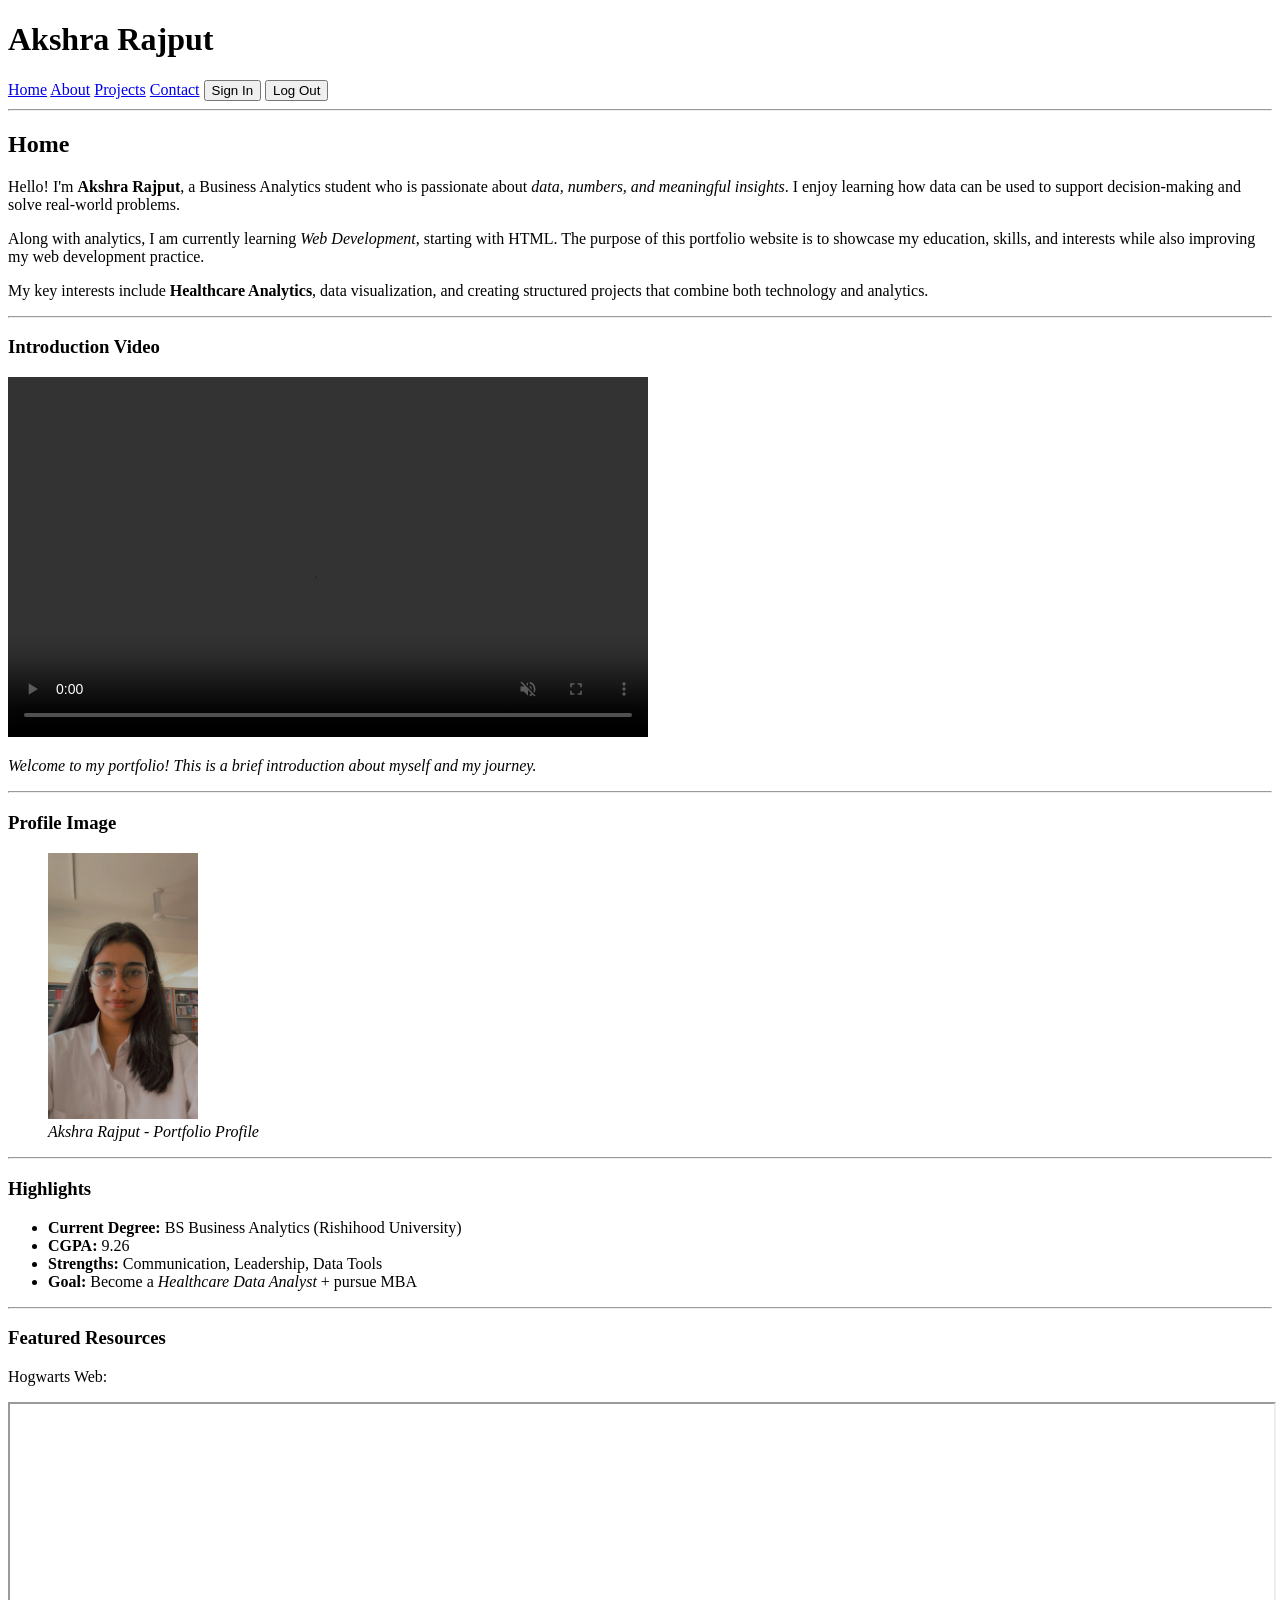
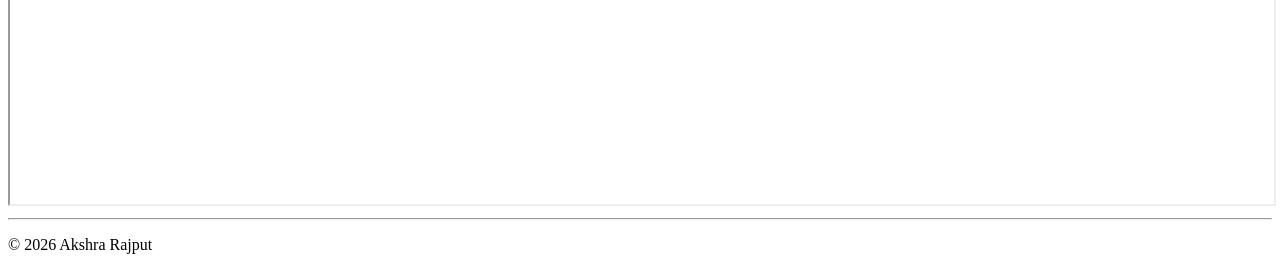
==== index.html @ cf758481 "first commit" ====
<!DOCTYPE html>
<html lang="en">
<head>
  <meta charset="UTF-8" />
  <meta name="viewport" content="width=device-width, initial-scale=1.0" />
  <title>Akshra Rajput | Home</title>
</head>

<body>

  <!-- Header -->
  <header>
    <h1>Akshra Rajput</h1>

    <!-- Navigation Bar -->
    <nav>
      <a href="./index.html" target="_blank">Home</a>
      <a href="./about.html" target="_blank">About</a>
      <a href="./projects.html" target="_blank">Projects</a>
      <a href="./contact.html" target="_blank">Contact</a>
      
      <!-- Question 3: Sign In and Log Out Buttons -->
      <button type="button">Sign In</button>
      <button type="button">Log Out</button>
    </nav>
  </header>

  <hr />

  <!-- Main -->
  <main>

    <!-- Home Section -->
    <section>
      <h2>Home</h2>

      <p>
        Hello! I'm <b>Akshra Rajput</b>, a Business Analytics student who is passionate about
        <i>data, numbers, and meaningful insights</i>. I enjoy learning how data can be used
        to support decision-making and solve real-world problems.
      </p>

      <p>
        Along with analytics, I am currently learning <i>Web Development</i>, starting with HTML.
        The purpose of this portfolio website is to showcase my education, skills, and interests
        while also improving my web development practice.
      </p>

      <p>
        My key interests include <b>Healthcare Analytics</b>, data visualization, and creating
        structured projects that combine both technology and analytics.
      </p>

    </section>

    <hr />

    <!-- Question 1: Introduction Video -->
    <section>
      <h3>Introduction Video</h3>
      <video width="640" height="360" controls autoplay muted>
        <source src="./Movie on 13-11-25 at 23.26.mp4" type="video/mp4">
        <source src="./Movie on 13-11-25 at 23.26.mp4" type="video/webm">
        Your browser does not support the video tag.
      </video>
      <p><i>Welcome to my portfolio! This is a brief introduction about myself and my journey.</i></p>
    </section>

    <hr />

    <section>
      <h3>Profile Image</h3>

      <figure>
        <img src="./IMG_7776 copy.JPG" alt="Profile picture of Akshra Rajput" width="150" />
        <figcaption><i>Akshra Rajput - Portfolio Profile</i></figcaption>
      </figure>

    </section>

    <hr />

    <section>
      <h3>Highlights</h3>
      <ul>
        <li><b>Current Degree:</b> BS Business Analytics (Rishihood University)</li>
        <li><b>CGPA:</b> 9.26</li>
        <li><b>Strengths:</b> Communication, Leadership, Data Tools</li>
        <li><b>Goal:</b> Become a <i>Healthcare Data Analyst</i> + pursue MBA</li>
      </ul>
    </section>

    <hr />

    <!-- Question 2: Advertisement/External Link Using iframe -->
    <section>
      <h3>Featured Resources</h3>
      <p>Hogwarts Web:</p>
      <iframe 
        src="https://www.hogwartsishere.com/news/" 
        width="100%" 
        height="400" 
        title="W3Schools HTML Tutorial">
      </iframe>
    </section>

  </main>

  <hr />

  <!-- Footer -->
  <footer>
    <p>© 2026 Akshra Rajput</p>
  </footer>

</body>
</html>
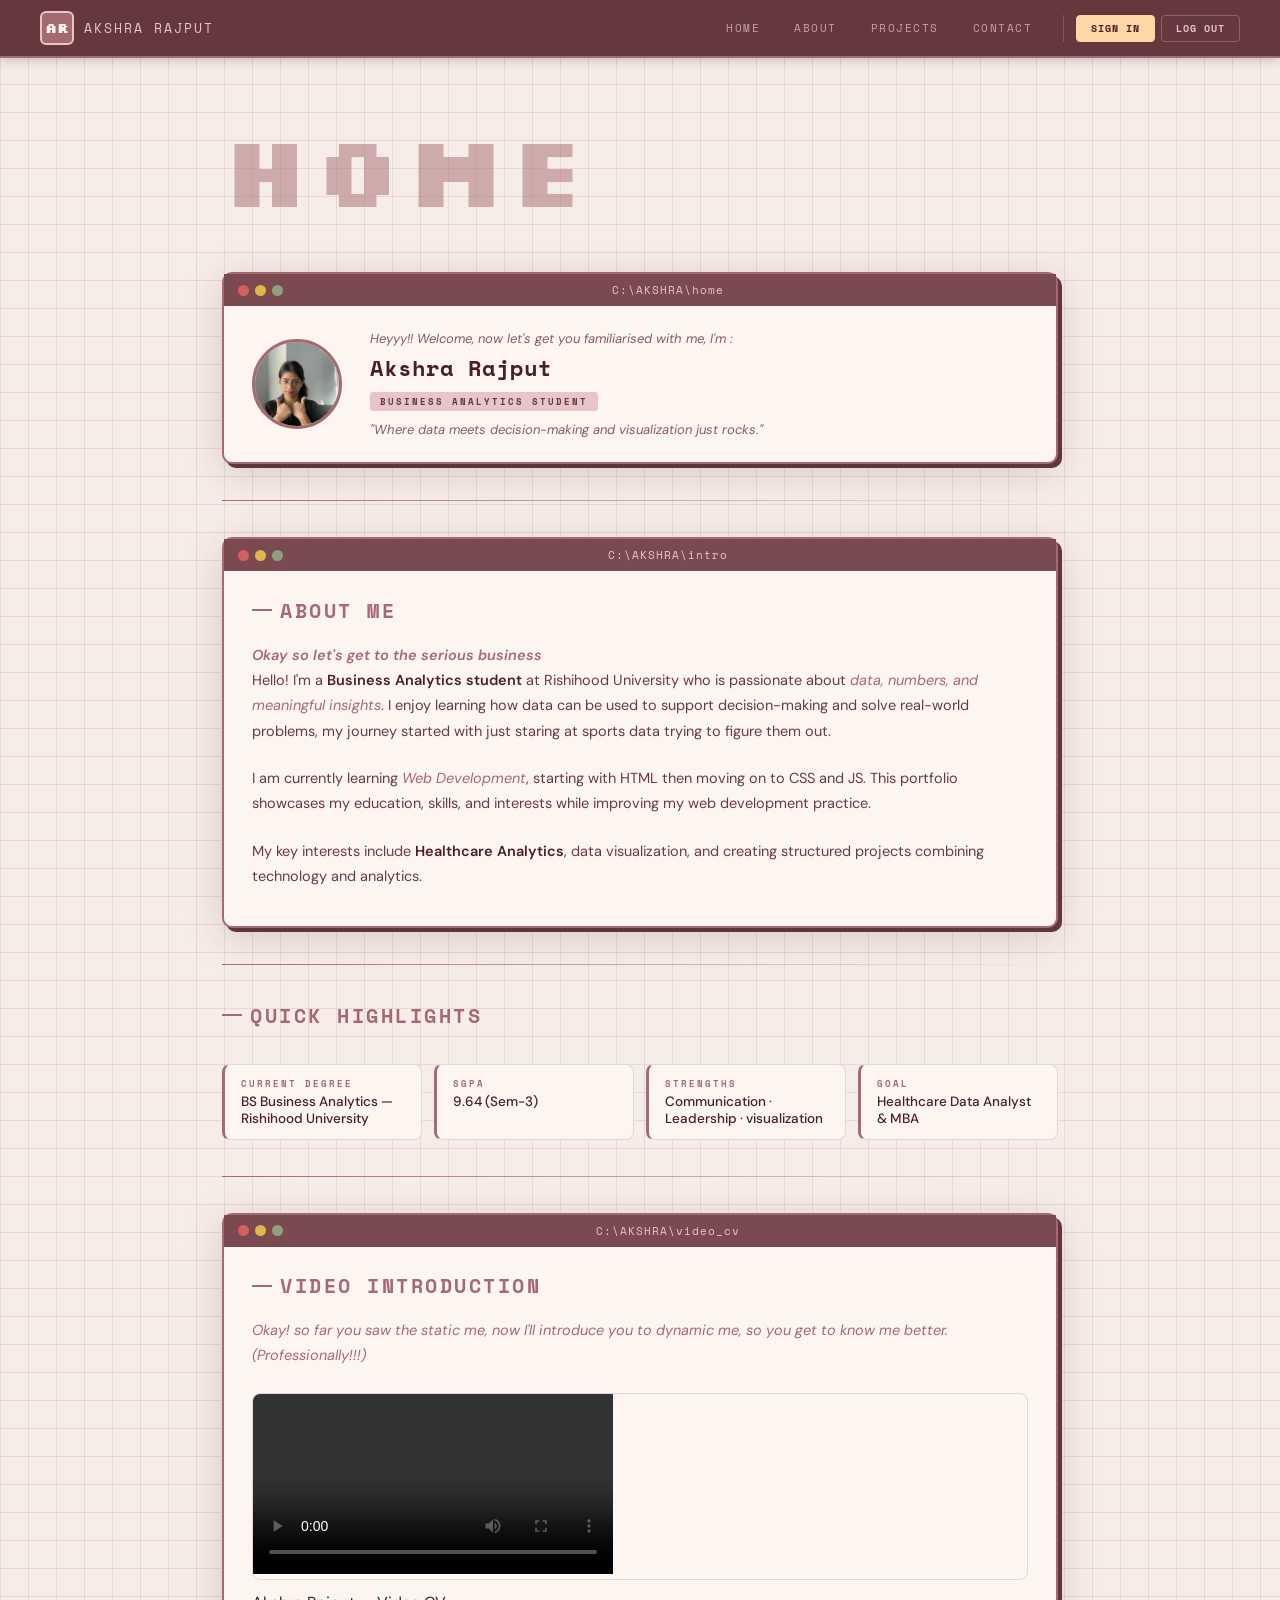
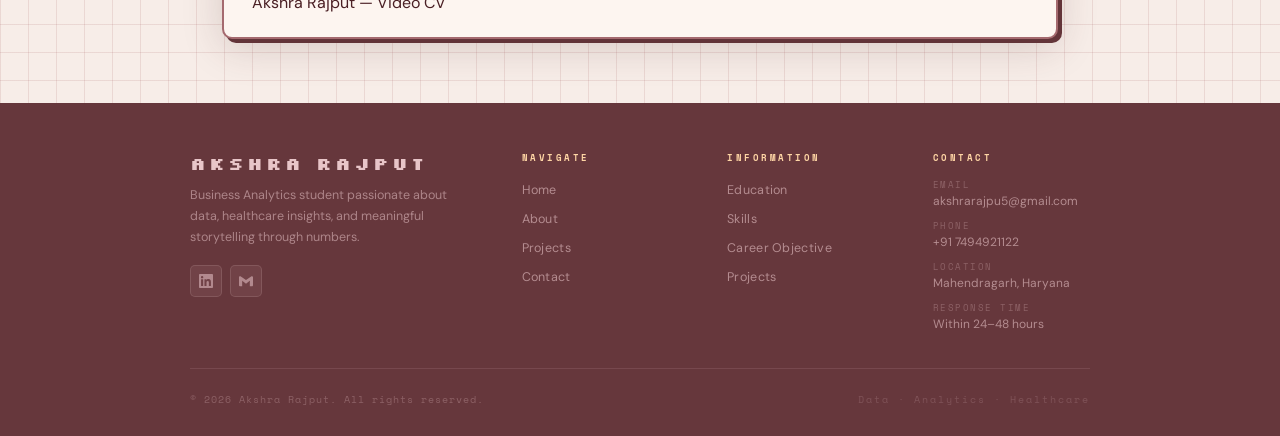
==== commit 3cb7cb09: "first commit" ====
--- a/index.html
+++ b/index.html
@@ -4,114 +4,215 @@
   <meta charset="UTF-8" />
   <meta name="viewport" content="width=device-width, initial-scale=1.0" />
   <title>Akshra Rajput | Home</title>
+  <link rel="stylesheet" href="./style.css" />
 </head>
-
 <body>
 
-  <!-- Header -->
+
+<!-- HEADER  -->
+
+
   <header>
-    <h1>Akshra Rajput</h1>
-
-    <!-- Navigation Bar -->
+    <div class="header-logo">
+      <div class="logo-box">AR</div>
+      <h1>Akshra Rajput</h1>
+    </div>
     <nav>
-      <a href="./index.html" target="_blank">Home</a>
-      <a href="./about.html" target="_blank">About</a>
-      <a href="./projects.html" target="_blank">Projects</a>
-      <a href="./contact.html" target="_blank">Contact</a>
-      
-      <!-- Question 3: Sign In and Log Out Buttons -->
-      <button type="button">Sign In</button>
-      <button type="button">Log Out</button>
+      <a href="./index.html" >Home</a>
+      <a href="./about.html">About</a>
+      <a href="./projects.html">Projects</a>
+      <a href="./contact.html">Contact</a>
+      <div class="nav-buttons">
+        <button type="button">Sign In</button>
+        <button type="button">Log Out</button>
+      </div>
     </nav>
   </header>
 
-  <hr />
-
-  <!-- Main -->
+
+<!-- MAIN  -->
+
+
   <main>
 
-    <!-- Home Section -->
-    <section>
-      <h2>Home</h2>
-
-      <p>
-        Hello! I'm <b>Akshra Rajput</b>, a Business Analytics student who is passionate about
-        <i>data, numbers, and meaningful insights</i>. I enjoy learning how data can be used
-        to support decision-making and solve real-world problems.
-      </p>
-
-      <p>
-        Along with analytics, I am currently learning <i>Web Development</i>, starting with HTML.
-        The purpose of this portfolio website is to showcase my education, skills, and interests
-        while also improving my web development practice.
-      </p>
-
-      <p>
-        My key interests include <b>Healthcare Analytics</b>, data visualization, and creating
-        structured projects that combine both technology and analytics.
-      </p>
-
-    </section>
-
-    <hr />
-
-    <!-- Question 1: Introduction Video -->
-    <section>
-      <h3>Introduction Video</h3>
-      <video width="640" height="360" controls autoplay muted>
-        <source src="./Movie on 13-11-25 at 23.26.mp4" type="video/mp4">
-        <source src="./Movie on 13-11-25 at 23.26.mp4" type="video/webm">
-        Your browser does not support the video tag.
-      </video>
-      <p><i>Welcome to my portfolio! This is a brief introduction about myself and my journey.</i></p>
-    </section>
-
-    <hr />
-
-    <section>
-      <h3>Profile Image</h3>
-
-      <figure>
-        <img src="./IMG_7776 copy.JPG" alt="Profile picture of Akshra Rajput" width="150" />
-        <figcaption><i>Akshra Rajput - Portfolio Profile</i></figcaption>
-      </figure>
-
-    </section>
-
-    <hr />
-
-    <section>
-      <h3>Highlights</h3>
-      <ul>
-        <li><b>Current Degree:</b> BS Business Analytics (Rishihood University)</li>
-        <li><b>CGPA:</b> 9.26</li>
-        <li><b>Strengths:</b> Communication, Leadership, Data Tools</li>
-        <li><b>Goal:</b> Become a <i>Healthcare Data Analyst</i> + pursue MBA</li>
-      </ul>
-    </section>
-
-    <hr />
-
-    <!-- Question 2: Advertisement/External Link Using iframe -->
-    <section>
-      <h3>Featured Resources</h3>
-      <p>Hogwarts Web:</p>
-      <iframe 
-        src="https://www.hogwartsishere.com/news/" 
-        width="100%" 
-        height="400" 
-        title="W3Schools HTML Tutorial">
-      </iframe>
-    </section>
+    <div class="page_title_box">
+      <h2>HOME</h2>
+    </div>
+
+    <!-- First Box -->
+    <div class="first_box">
+      <div class="first_box_child">
+        <div class="first_box_dots">
+          <span class="dot-red"></span>
+          <span class="dot-yellow"></span>
+          <span class="dot-green"></span>
+        </div>
+        <div class="first_box_title">C:\AKSHRA\home</div>
+      </div>
+      <div class="first_box_body">
+        <div class="intro-card">
+          <div class="intro-avatar">
+            <img src="./image.jpeg" alt="Akshra Rajput" />
+          </div>
+          <div class="intro-text">
+            <div class="greeting">Heyyy!! Welcome, now let's get you familiarised with me, I'm : </div>
+            <div class="name">Akshra Rajput</div>
+            <div class="role-tag">Business Analytics Student</div>
+            <div class="intro-quote">"Where data meets decision-making and visualization just rocks."</div>
+          </div>
+        </div>
+      </div>
+    </div>
+
+    <hr class="divider" />
+
+    <!-- About Me -->
+    <div class="first_box">
+      <div class="first_box_child">
+        <div class="first_box_dots">
+          <span class="dot-red"></span>
+          <span class="dot-yellow"></span>
+          <span class="dot-green"></span>
+        </div>
+        <div class="first_box_title">C:\AKSHRA\intro</div>
+      </div>
+      <div class="first_box_body">
+        <div class="label">About Me</div>
+        <div class="about-text">
+            <p>
+              <b><i>Okay so let's get to the serious business</i></b>
+              <br>
+              Hello! I'm a <b>Business Analytics student</b> at Rishihood University who is passionate about
+              <i>data, numbers, and meaningful insights</i>. I enjoy learning how data can be used
+              to support decision-making and solve real-world problems, my journey started with just staring at 
+              sports data trying to figure them out.
+            </p>
+            <p>
+              I am currently learning <i>Web Development</i>, starting with HTML then moving on to CSS and JS. This portfolio
+              showcases my education, skills, and interests while improving my web development practice.
+            </p>
+            <p>
+              My key interests include <b>Healthcare Analytics</b>, data visualization, and creating
+              structured projects combining technology and analytics.
+            </p>
+          </div>
+      </div>
+    </div>
+
+    <hr class="divider" />
+
+    <!-- Highlights -->
+     <div class="highlights-section">
+        <div class="label">Quick Highlights</div>
+        <div class="highlights-grid">
+          <div class="highlight-title">
+            <div class="title-label">Current Degree</div>
+            <div class="title-value">BS Business Analytics — Rishihood University</div>
+          </div>
+          <div class="highlight-title">
+            <div class="title-label">SGPA</div>
+            <div class="title-value">9.64 (Sem-3)</div>
+          </div>
+          <div class="highlight-title">
+            <div class="title-label">Strengths</div>
+            <div class="title-value">Communication · Leadership · visualization</div>
+          </div>
+          <div class="highlight-title">
+            <div class="title-label">Goal</div>
+            <div class="title-value">Healthcare Data Analyst & MBA</div>
+          </div>
+        </div>
+      </div>
+    </div>
+
+    <hr class="divider" />
+
+    <!-- Video Section -->
+    <div class="first_box">
+      <div class="first_box_child">
+        <div class="first_box_dots">
+          <span class="dot-red"></span>
+          <span class="dot-yellow"></span>
+          <span class="dot-green"></span>
+        </div>
+        <div class="first_box_title">C:\AKSHRA\video_cv</div>
+      </div>
+
+
+      <div class="first_box_body">
+        <div class="label">Video Introduction</div>
+
+          <div class="video-content">
+              <p><i>Okay! so far you saw the static me, now I'll introduce you
+                to dynamic me, so you get to know me better. (Professionally!!!) </i></p>
+
+              <div class="video-frame">
+                <video controls>
+                  <source src="./video.mov" type="video/mp4" />
+                </video>
+              </div>
+
+              <div class="video-caption">
+                Akshra Rajput — Video CV
+              </div>
+          </div>
+      </div>
+    </div>
 
   </main>
 
-  <hr />
-
-  <!-- Footer -->
+
+<!-- FOOTER.  -->
+
   <footer>
-    <p>© 2026 Akshra Rajput</p>
+    <div class="footer-inner">
+      <div class="footer-grid">
+        <div class="footer-box1">
+          <div class="box1_child">Akshra Rajput</div>
+          <p class="box1_kid">Business Analytics student passionate about data, healthcare insights, and meaningful storytelling through numbers.</p>
+          <div class="socials">
+            <a href="https://www.linkedin.com/in/akshra-rajput2503-rishihood/" aria-label="LinkedIn" title="LinkedIn">
+              <svg width="14" height="14" fill="currentColor" viewBox="0 0 24 24"><path d="M20.447 20.452h-3.554v-5.569c0-1.328-.027-3.037-1.852-3.037-1.853 0-2.136 1.445-2.136 2.939v5.667H9.351V9h3.414v1.561h.046c.477-.9 1.637-1.85 3.37-1.85 3.601 0 4.267 2.37 4.267 5.455v6.286zM5.337 7.433a2.062 2.062 0 0 1-2.063-2.065 2.064 2.064 0 1 1 2.063 2.065zm1.782 13.019H3.555V9h3.564v11.452zM22.225 0H1.771C.792 0 0 .774 0 1.729v20.542C0 23.227.792 24 1.771 24h20.451C23.2 24 24 23.227 24 22.271V1.729C24 .774 23.2 0 22.222 0h.003z"/></svg>
+            </a>
+            <a href="mailto:akshrarajpu5@gmail.com" aria-label="Email" title="Email">
+              <svg width="14" height="14" fill="currentColor" viewBox="0 0 24 24"><path d="M24 5.457v13.909c0 .904-.732 1.636-1.636 1.636h-3.819V11.73L12 16.64l-6.545-4.91v9.273H1.636A1.636 1.636 0 0 1 0 19.366V5.457c0-.9.732-1.636 1.636-1.636h.909L12 10.09l9.455-6.269h.909A1.636 1.636 0 0 1 24 5.457z"/></svg>
+            </a>
+          </div>
+        </div>
+        <div class="footer-col">
+          <h4>Navigate</h4>
+          <ul class="footer-nav">
+            <li><a href="./index.html">Home</a></li>
+            <li><a href="./about.html">About</a></li>
+            <li><a href="./projects.html">Projects</a></li>
+            <li><a href="./contact.html">Contact</a></li>
+          </ul>
+        </div>
+        <div class="footer-col">
+          <h4>Information</h4>
+          <ul class="footer-nav">
+            <li><a href="./about.html#education">Education</a></li>
+            <li><a href="./about.html#skills">Skills</a></li>
+            <li><a href="./about.html#career">Career Objective</a></li>
+            <li><a href="./projects.html">Projects</a></li>
+          </ul>
+        </div>
+        <div class="footer-col">
+          <h4>Contact</h4>
+          <ul class="footer-contacts">
+            <li><span class="fc-label">Email</span><span class="fc-val"><a href="mailto:akshrarajpu5@gmail.com">akshrarajpu5@gmail.com</a></span></li>
+            <li><span class="fc-label">Phone</span><span class="fc-val"><a href="tel:+917494921122">+91 7494921122</a></span></li>
+            <li><span class="fc-label">Location</span><span class="fc-val">Mahendragarh, Haryana</span></li>
+            <li><span class="fc-label">Response Time</span><span class="fc-val">Within 24–48 hours</span></li>
+          </ul>
+        </div>
+      </div>
+      <div class="footer-bottom">
+        <p>© 2026 Akshra Rajput. All rights reserved.</p>
+        <span class="footer-tagline">Data · Analytics · Healthcare</span>
+      </div>
+    </div>
   </footer>
 
 </body>
-</html>+</html>
--- a/style.css
+++ b/style.css
@@ -0,0 +1,924 @@
+@import url('https://fonts.googleapis.com/css2?family=Space+Mono:ital,wght@0,400;0,700;1,400&family=Silkscreen:wght@400;700&family=DM+Sans:wght@300;400;500;600&display=swap');
+
+/* ── Reset ── */
+* {
+  box-sizing: border-box;
+  margin: 0;
+  padding: 0;
+}
+
+/* ── Body ── */
+
+body {
+  background-color: #f7ede8;
+
+  background-image:
+    linear-gradient(to right, rgba(166, 90, 96, 0.15) 1px, transparent 1px),
+    linear-gradient(to bottom, rgba(166, 90, 96, 0.15) 1px, transparent 1px);
+
+  background-size: 28px 28px;
+}
+
+body {
+  font-family: 'DM Sans', sans-serif;
+  background-color: #f7ede8;
+  color: #4A1F24;
+  min-height: 100vh;
+}
+
+/* ── Header ── */
+header {
+  position: sticky;
+  top: 0;
+  background: #66373C;
+  padding: 0 40px;
+  display: flex;
+  align-items: center;
+  justify-content: space-between;
+  height: 56px;
+  box-shadow: 0 2px 0 #A56A6F, 0 3px 12px rgba(0,0,0,0.25);
+}
+
+/* ── Logo ── */
+.header-logo {
+  display: flex;
+  align-items: center;
+  gap: 10px;
+}
+
+.logo-box {
+  width: 34px;
+  height: 34px;
+  background: #A56A6F;
+  border: 2px solid #e8c5c8;
+  border-radius: 6px;
+  display: flex;
+  align-items: center;
+  justify-content: center;
+  font-family: 'Silkscreen', monospace;
+  font-size: 14px;
+  font-weight: 700;
+  color: #fdf5f0;
+}
+
+.header-logo h1 {
+  font-family: 'Space Mono', monospace;
+  font-size: 13px;
+  font-weight: 400;
+  color: #e8c5c8;
+  letter-spacing: 2px;
+  text-transform: uppercase;
+}
+
+/* ── Navigation ── */
+nav {
+  display: flex;
+  align-items: center;
+  gap: 4px;
+}
+
+nav a {
+  font-family: 'Space Mono', monospace;
+  font-size: 11px;
+  color: rgba(232, 197, 200, 0.75);
+  letter-spacing: 1.5px;
+  text-transform: uppercase;
+  padding: 6px 14px;
+  border-radius: 4px;
+  text-decoration: none;
+  transition: color 0.15s, background 0.15s, border-color 0.15s;
+  border: 1px solid transparent;
+}
+
+nav a:hover {
+  color: #fdf5f0;
+  background: rgba(255,255,255,0.08);
+  border-color: rgba(232, 197, 200, 0.25);
+  padding: 20px;
+}
+
+nav a.active {
+  color: #fdf5f0;
+  background: #A56A6F;
+  border-color: #c08a8f;
+}
+
+.nav-buttons {
+  display: flex;
+  gap: 6px;
+  margin-left: 12px;
+  padding-left: 12px;
+  border-left: 1px solid rgba(232, 197, 200, 0.2);
+}
+
+nav button {
+  font-family: 'Space Mono', monospace;
+  font-size: 10px;
+  font-weight: 700;
+  letter-spacing: 1px;
+  text-transform: uppercase;
+  padding: 5px 14px;
+  border-radius: 4px;
+  cursor: pointer;
+  transition: background 0.15s, border-color 0.15s;
+}
+
+nav button:first-of-type {
+  background: #FFD6A5;
+  color: #4A1F24;
+  border: 1px solid #FFD6A5;
+}
+
+nav button:first-of-type:hover {
+  background: #e0b070;
+  border-color: #e0b070;
+}
+
+nav button:last-of-type {
+  background: transparent;
+  color: #e8c5c8;
+  border: 1px solid rgba(232, 197, 200, 0.3);
+}
+
+nav button:last-of-type:hover {
+  background: rgba(232, 197, 200, 0.1);
+}
+
+/* ── Main ── */
+main {
+  max-width: 900px;
+  margin: 0 auto;
+  padding: 48px 32px 64px;
+}
+
+/* ── Page Title ── */
+.page_title_box {
+  margin-bottom: 40px;
+}
+
+.page_title_box h2 {
+  font-family: 'Silkscreen', monospace;
+  font-size: 100px;
+  font-weight: 700;
+  color: #A56A6F;
+  letter-spacing: 4px;
+  text-transform: uppercase;
+  opacity: 0.5;
+}
+
+/* ── Divider ── */
+.divider {
+  width: 100%;
+  height: 1px;
+  background: linear-gradient(90deg, #A56A6F, transparent);
+  margin: 36px 0;
+  border: none;
+  opacity: 1;
+}
+
+/* ── Label ── */
+.label {
+  display: inline-flex;
+  align-items: center;
+  gap: 8px;
+  font-family: 'Space Mono', monospace;
+  font-size: 20px;
+  font-weight: 700;
+  letter-spacing: 2.5px;
+  text-transform: uppercase;
+  color: #A56A6F;
+  margin-bottom: 18px;
+}
+
+.label::before {
+  content: '';
+  width: 20px;
+  height: 2px;
+  background: #A56A6F;
+}
+
+/* ── About Me ── */
+
+.about-text {
+  display: flex;
+  flex-direction: column;
+  gap: 10px;
+}
+
+.first_box {
+  background: #fdf5f0;
+  border: 2px solid #A56A6F;
+  border-radius: 10px;
+  box-shadow: 0 8px 40px rgba(74, 31, 36, 0.18), 4px 4px 0 #66373C;
+}
+
+.first_box_child {
+  background: #7a4a50;
+  padding: 8px 14px;
+  display: flex;
+  align-items: center;
+  gap: 10px;
+}
+
+.first_box_dots {
+  display: flex;
+  gap: 6px;
+}
+
+.first_box_dots span {
+  width: 11px;
+  height: 11px;
+  border-radius: 50%;
+  display: block;
+}
+
+.dot-red    { background: #d45f5f; }
+.dot-yellow { background: #e0b84a }
+.dot-green  { background: #8fa07a; }
+
+.first_box_title {
+  font-family: 'Space Mono', monospace;
+  font-size: 11px;
+  color: #e8c5c8;
+  letter-spacing: 1px;
+  flex: 1;
+  text-align: center;
+}
+
+.first_box_body {
+  padding: 24px 28px;
+}
+
+/* ── Intro Card ── */
+.intro-card {
+  display: flex;
+  align-items: center;
+  gap: 28px;
+}
+
+.intro-avatar {
+  flex-shrink: 0;
+  width: 90px;
+  height: 90px;
+  border-radius: 50%;
+  background: #e8c5c8;
+  border: 3px solid #A56A6F;
+  display: flex;
+  align-items: center;
+  justify-content: center;
+}
+
+.intro-avatar img {
+  width: 100%;
+  height: 100%;
+  object-fit: cover;
+  border-radius: 50%;
+}
+
+.intro-text {
+  display: flex;
+  flex-direction: column;
+  gap: 4px;
+}
+
+.greeting {
+  font-size: 13px;
+  color: #8a5a5e;
+  font-style: italic;
+}
+
+.name {
+  font-family: 'Space Mono', monospace;
+  font-size: 22px;
+  font-weight: 700;
+  color: #4A1F24;
+  letter-spacing: 1px;
+}
+
+.role-tag {
+  display: inline-block;
+  font-family: 'Space Mono', monospace;
+  font-size: 9px;
+  font-weight: 700;
+  letter-spacing: 2px;
+  text-transform: uppercase;
+  color: #66373C;
+  background: #e8c5c8;
+  padding: 3px 10px;
+  border-radius: 3px;
+  margin-top: 4px;
+  width: fit-content;
+}
+
+.intro-quote {
+  font-size: 13px;
+  color: #8a5a5e;
+  font-style: italic;
+  margin-top: 6px;
+}
+
+/* ── Paragraphs ── */
+p {
+  font-size: 14.5px;
+  line-height: 1.75;
+  color: #6a3a3e;
+  margin-bottom: 12px;
+}
+
+p b { color: #4A1F24; font-weight: 600; }
+p i { color: #A56A6F; }
+
+/* ── Highlights Grid ── */
+
+.highlights-section {
+  display: flex;
+  flex-direction: column;
+  gap: 16px;
+}
+
+.highlights-grid {
+  display: flex;
+  flex-wrap: wrap;
+  gap: 12px;
+}
+
+.highlight-title {
+  display: flex;
+  flex-direction: column;
+  gap: 3px;
+  padding: 12px 16px;
+  background: #fdf5f0;
+  border: 1px solid #e8d5d0;
+  border-left: 3px solid #A56A6F;
+  border-radius: 8px;
+  flex: 1;
+  min-width: 180px;
+}
+
+.title-label {
+  font-family: 'Space Mono', monospace;
+  font-size: 9px;
+  font-weight: 700;
+  letter-spacing: 2px;
+  text-transform: uppercase;
+  color: #A56A6F;
+}
+
+.title-value {
+  font-size: 13.5px;
+  color: #4A1F24;
+  font-weight: 500;
+}
+
+/* Video */
+
+.video-content {
+  display: flex;
+  flex-direction: column;
+  gap: 12px;
+}
+
+.video-frame {
+  border-radius: 8px;
+  overflow: hidden;
+  border: 1px solid #e8d5d0;
+}
+
+.video-frame video {
+  width: 360px;
+}
+
+/* About Intro */
+
+.intro-content {
+  display: flex;
+  flex-direction: column;
+  gap: 10px;
+}
+
+/* ── Table ── */
+
+.table_data {
+  display: flex;
+  flex-direction: column;
+  gap: 16px;
+}
+
+.table-container {
+  padding: 0;
+  overflow: hidden;
+}
+
+table {
+  width: 100%;
+  font-size: 13.5px;
+  border-collapse: collapse;
+  background: #fdf5f0;
+  border-radius: 8px;
+  border: 1px solid #e8d5d0;
+}
+
+table th {
+  background: #66373C;
+  color: #e8c5c8;
+  font-family: 'Space Mono', monospace;
+  font-weight: 700;
+  font-size: 9px;
+  letter-spacing: 2px;
+  text-transform: uppercase;
+  padding: 11px 14px;
+  text-align: left;
+}
+
+table td {
+  padding: 11px 14px;
+  border-bottom: 1px solid #e8d5d0;
+  color: #6a3a3e;
+  vertical-align: top;
+  line-height: 1.5;
+}
+
+table tr:last-child td { border-bottom: none; }
+
+table tr:hover td {
+  background: rgba(165, 106, 111, 0.05);
+}
+
+/* ── Skills ── */
+.skills-grid {
+  display: flex;
+  flex-wrap: wrap;
+  gap: 8px;
+}
+
+.skill-tag {
+  display: flex;
+  align-items: center;
+  gap: 6px;
+  padding: 7px 14px;
+  background: #fdf5f0;
+  border: 1px solid #e8d5d0;
+  border-radius: 5px;
+  font-family: 'Space Mono', monospace;
+  font-size: 11px;
+  color: #4A1F24;
+  letter-spacing: 0.5px;
+  transition: background 0.15s, border-color 0.15s;
+}
+
+.skill-tag:hover {
+  background: #e8c5c8;
+  border-color: #A56A6F;
+}
+
+.skill-num {
+  font-size: 9px;
+  color: #FFD6A5;
+  font-weight: 700;
+}
+
+/* ── Career Objective ── */
+.section-col {
+  display: flex;
+  flex-direction: column;
+  gap: 16px;
+}
+
+.no-margin {
+  margin: 0;
+}
+
+.career-box {
+  display: flex;
+  gap: 20px;
+  flex-direction: column;
+}
+
+.career-card {
+  display: flex;
+  gap: 16px;
+  padding: 18px 20px;
+  background: #fdf5f0;
+  border: 1px solid #e8d5d0;
+  border-radius: 8px;
+  align-items: flex-start;
+}
+
+.career-badge {
+  flex-shrink: 0;
+  width: 36px;
+  height: 36px;
+  border-radius: 6px;
+  display: flex;
+  align-items: center;
+  justify-content: center;
+  font-family: 'Space Mono', monospace;
+  font-size: 10px;
+  font-weight: 700;
+  letter-spacing: 1px;
+  text-transform: uppercase;
+}
+
+.career-badge.long  { background: #e8c5c8; color: #66373C; }
+.career-badge.short { background: rgba(255, 214, 165, 0.25); color: #c8956a; }
+
+.career-heading {
+  font-family: 'Space Mono', monospace;
+  font-size: 10px;
+  font-weight: 700;
+  letter-spacing: 2px;
+  text-transform: uppercase;
+  color: #8a5a5e;
+  margin-bottom: 5px;
+}
+
+/* ── Projects ── */
+.projects-list {
+  display: flex;
+  flex-direction: column;
+  gap: 16px;
+}
+
+.project-card {
+  display: flex;
+  background: #fdf5f0;
+  border: 1px solid #e8d5d0;
+  border-radius: 8px;
+  transition: box-shadow 0.2s, transform 0.2s;
+}
+
+.project-card:hover {
+  box-shadow: 0 4px 24px rgba(74, 31, 36, 0.15), 3px 3px 0 #A56A6F;
+  transform: translate(-2px, -2px);
+}
+
+.project-stripe {
+  width: 4px;
+  background: #A56A6F;
+  flex-shrink: 0;
+  border-radius: 8px 0 0 8px;
+}
+
+.project-inner {
+  padding: 20px 22px;
+  display: flex;
+  flex-direction: column;
+  gap: 8px;
+  flex: 1;
+}
+
+.project-meta {
+  display: flex;
+  align-items: center;
+  justify-content: space-between;
+  gap: 12px;
+}
+
+.project-tag {
+  font-family: 'Space Mono', monospace;
+  font-size: 9px;
+  font-weight: 700;
+  letter-spacing: 2px;
+  text-transform: uppercase;
+  color: #fdf5f0;
+  background: #A56A6F;
+  padding: 3px 10px;
+  border-radius: 3px;
+}
+
+.project-inner h3 {
+  font-family: 'Space Mono', monospace;
+  font-size: 14px;
+  font-weight: 700;
+  color: #4A1F24;
+  letter-spacing: 0.5px;
+}
+
+.project-link {
+  font-family: 'Space Mono', monospace;
+  font-size: 10px;
+  font-weight: 700;
+  letter-spacing: 1.5px;
+  text-transform: uppercase;
+  color: #FFD6A5;
+  text-decoration: none;
+  border: 1px solid rgba(255, 214, 165, 0.4);
+  padding: 5px 12px;
+  border-radius: 4px;
+  transition: background 0.15s, color 0.15s, border-color 0.15s;
+  white-space: nowrap;
+}
+
+.project-link:hover {
+  background: #FFD6A5;
+  color: #4A1F24;
+  border-color: #FFD6A5;
+}
+
+/* ── Contact Info ── */
+.contact-info {
+  display: flex;
+  flex-wrap: wrap;
+  gap: 12px;
+  margin-bottom: 28px;
+}
+
+.contact-block {
+  display: flex;
+  align-items: center;
+  gap: 10px;
+  padding: 12px 18px;
+  background: #fdf5f0;
+  border: 1px solid #e8d5d0;
+  border-radius: 7px;
+  flex: 1;
+}
+
+.c-icon {
+  width: 40px;
+  height: 40px;
+  background: #e8c5c8;
+  border-radius: 6px;
+  display: flex;
+  align-items: center;
+  justify-content: center;
+  font-size: 14px;
+}
+
+.c-info {
+  display: flex;
+  flex-direction: column;
+  gap: 2px;
+}
+
+.c-label {
+  font-family: 'Space Mono', monospace;
+  font-size: 9px;
+  font-weight: 700;
+  letter-spacing: 2px;
+  text-transform: uppercase;
+  color: #8a5a5e;
+}
+
+.c-value {
+  font-size: 13px;
+  color: #4A1F24;
+  font-weight: 500;
+}
+
+.c-value a {
+  color: #66373C;
+  text-decoration: none;
+  border-bottom: 1px solid rgba(255, 214, 165, 0.3);
+  transition: color 0.15s;
+}
+
+.c-value a:hover { color: #66373C; }
+
+/* ── Contact Form ── */
+.form-row {
+  display: flex;
+  flex-direction: column;
+  gap: 4px;
+  margin-bottom: 14px;
+}
+
+label {
+  font-family: 'Space Mono', monospace;
+  font-size: 9px;
+  font-weight: 700;
+  letter-spacing: 2px;
+  text-transform: uppercase;
+  color: #A56A6F;
+}
+
+input[type="text"],
+input[type="email"],
+textarea {
+  width: 100%;
+  padding: 10px 13px;
+  font-family: 'DM Sans', sans-serif;
+  font-size: 14px;
+  background: #f7ede8;
+  border: 1px solid #e8d5d0;
+  border-radius: 5px;
+  color: #4A1F24;
+  resize: vertical;
+  transition: border-color 0.15s, box-shadow 0.15s;
+}
+
+input[type="text"]:focus,
+input[type="email"]:focus,
+textarea:focus {
+  outline: none;
+  border-color: #A56A6F;
+  box-shadow: 0 0 0 3px rgba(165, 106, 111, 0.14);
+  background: #fdf5f0;
+}
+
+input::placeholder,
+textarea::placeholder {
+  color: #8a5a5e;
+  font-size: 13px;
+}
+
+.form-submit {
+  padding: 10px 28px;
+  background: #66373C;
+  color: #fdf5f0;
+  font-family: 'Space Mono', monospace;
+  font-size: 11px;
+  font-weight: 700;
+  letter-spacing: 2px;
+  text-transform: uppercase;
+  border: 2px solid #66373C;
+  border-radius: 5px;
+  cursor: pointer;
+  transition: background 0.15s, border-color 0.15s;
+  margin-top: 8px;
+}
+
+.form-submit:hover {
+  background: #FFD6A5;
+  border-color: #FFD6A5;
+  color: #4A1F24;
+}
+
+/* ── Footer ── */
+footer {
+  background: #66373C;
+  padding: 48px 40px 28px;
+}
+
+.footer-inner {
+  max-width: 900px;
+  margin: 0 auto;
+}
+
+.footer-grid {
+  display: flex;
+  gap: 48px;
+  padding-bottom: 36px;
+  border-bottom: 1px solid rgba(232, 197, 200, 0.12);
+  flex-wrap: wrap;
+}
+
+.footer-box1 {
+  flex: 1.8;
+  min-width: 200px;
+  display: flex;
+  flex-direction: column;
+  gap: 10px;
+}
+
+.box1_child {
+  font-family: 'Silkscreen', monospace;
+  font-size: 18px;
+  font-weight: 700;
+  color: #e8c5c8;
+  letter-spacing: 3px;
+}
+
+.box1_kid {
+  font-size: 12.5px;
+  color: rgba(232, 197, 200, 0.55);
+  line-height: 1.7;
+  margin: 0;
+}
+
+.socials {
+  display: flex;
+  gap: 8px;
+  margin-top: 6px;
+}
+
+.socials a {
+  width: 32px;
+  height: 32px;
+  border-radius: 5px;
+  background: rgba(232, 197, 200, 0.08);
+  border: 1px solid rgba(232, 197, 200, 0.15);
+  display: flex;
+  align-items: center;
+  justify-content: center;
+  color: rgba(232, 197, 200, 0.55);
+  text-decoration: none;
+  transition: background 0.15s, border-color 0.15s, color 0.15s;
+}
+
+.socials a:hover {
+  background: #FFD6A5;
+  border-color: #FFD6A5;
+  color: #4A1F24;
+}
+
+.footer-col {
+  flex: 1;
+  min-width: 120px;
+  display: flex;
+  flex-direction: column;
+  gap: 14px;
+}
+
+.footer-col h4 {
+  font-family: 'Space Mono', monospace;
+  font-size: 9px;
+  font-weight: 700;
+  letter-spacing: 2.5px;
+  text-transform: uppercase;
+  color: #FFD6A5;
+}
+
+.footer-nav {
+  list-style: none;
+  display: flex;
+  flex-direction: column;
+  gap: 8px;
+}
+
+.footer-nav li a {
+  font-size: 12.5px;
+  color: rgba(232, 197, 200, 0.6);
+  text-decoration: none;
+  letter-spacing: 0.3px;
+  transition: color 0.15s;
+  border: none;
+}
+
+.footer-nav li a:hover { color: #e8c5c8; }
+
+.footer-contacts {
+  list-style: none;
+  display: flex;
+  flex-direction: column;
+  gap: 10px;
+}
+
+.footer-contacts li {
+  display: flex;
+  flex-direction: column;
+  gap: 2px;
+}
+
+.fc-label {
+  font-family: 'Space Mono', monospace;
+  font-size: 9px;
+  letter-spacing: 1.5px;
+  color: rgba(232, 197, 200, 0.3);
+  text-transform: uppercase;
+}
+
+.fc-val {
+  font-size: 12px;
+  color: rgba(232, 197, 200, 0.6);
+}
+
+.fc-val a {
+  color: rgba(232, 197, 200, 0.6);
+  text-decoration: none;
+  transition: color 0.15s;
+  border: none;
+}
+
+.fc-val a:hover { color: #FFD6A5; }
+
+.footer-bottom {
+  display: flex;
+  align-items: center;
+  justify-content: space-between;
+  padding-top: 22px;
+  gap: 12px;
+  flex-wrap: wrap;
+}
+
+.footer-bottom p {
+  font-family: 'Space Mono', monospace;
+  font-size: 10px;
+  color: rgba(232, 197, 200, 0.3);
+  letter-spacing: 1px;
+  margin: 0;
+}
+
+.footer-tagline {
+  font-family: 'Space Mono', monospace;
+  font-size: 10px;
+  color: rgba(232, 197, 200, 0.2);
+  letter-spacing: 2px;
+}
+
+/* ── Responsive ── */
+@media (max-width: 640px) {
+  header {
+    padding: 12px 16px;
+    height: auto;
+    flex-direction: column;
+    gap: 10px;
+  }
+  nav { flex-wrap: wrap; gap: 3px; }
+  main { padding: 28px 16px 48px; }
+  .page_title_box h2 { font-size: 32px; }
+  footer { padding: 36px 20px 24px; }
+  .footer-grid { gap: 28px; }
+  .footer-bottom { flex-direction: column; align-items: flex-start; }
+  .intro-card { flex-direction: column; align-items: flex-start; }
+}
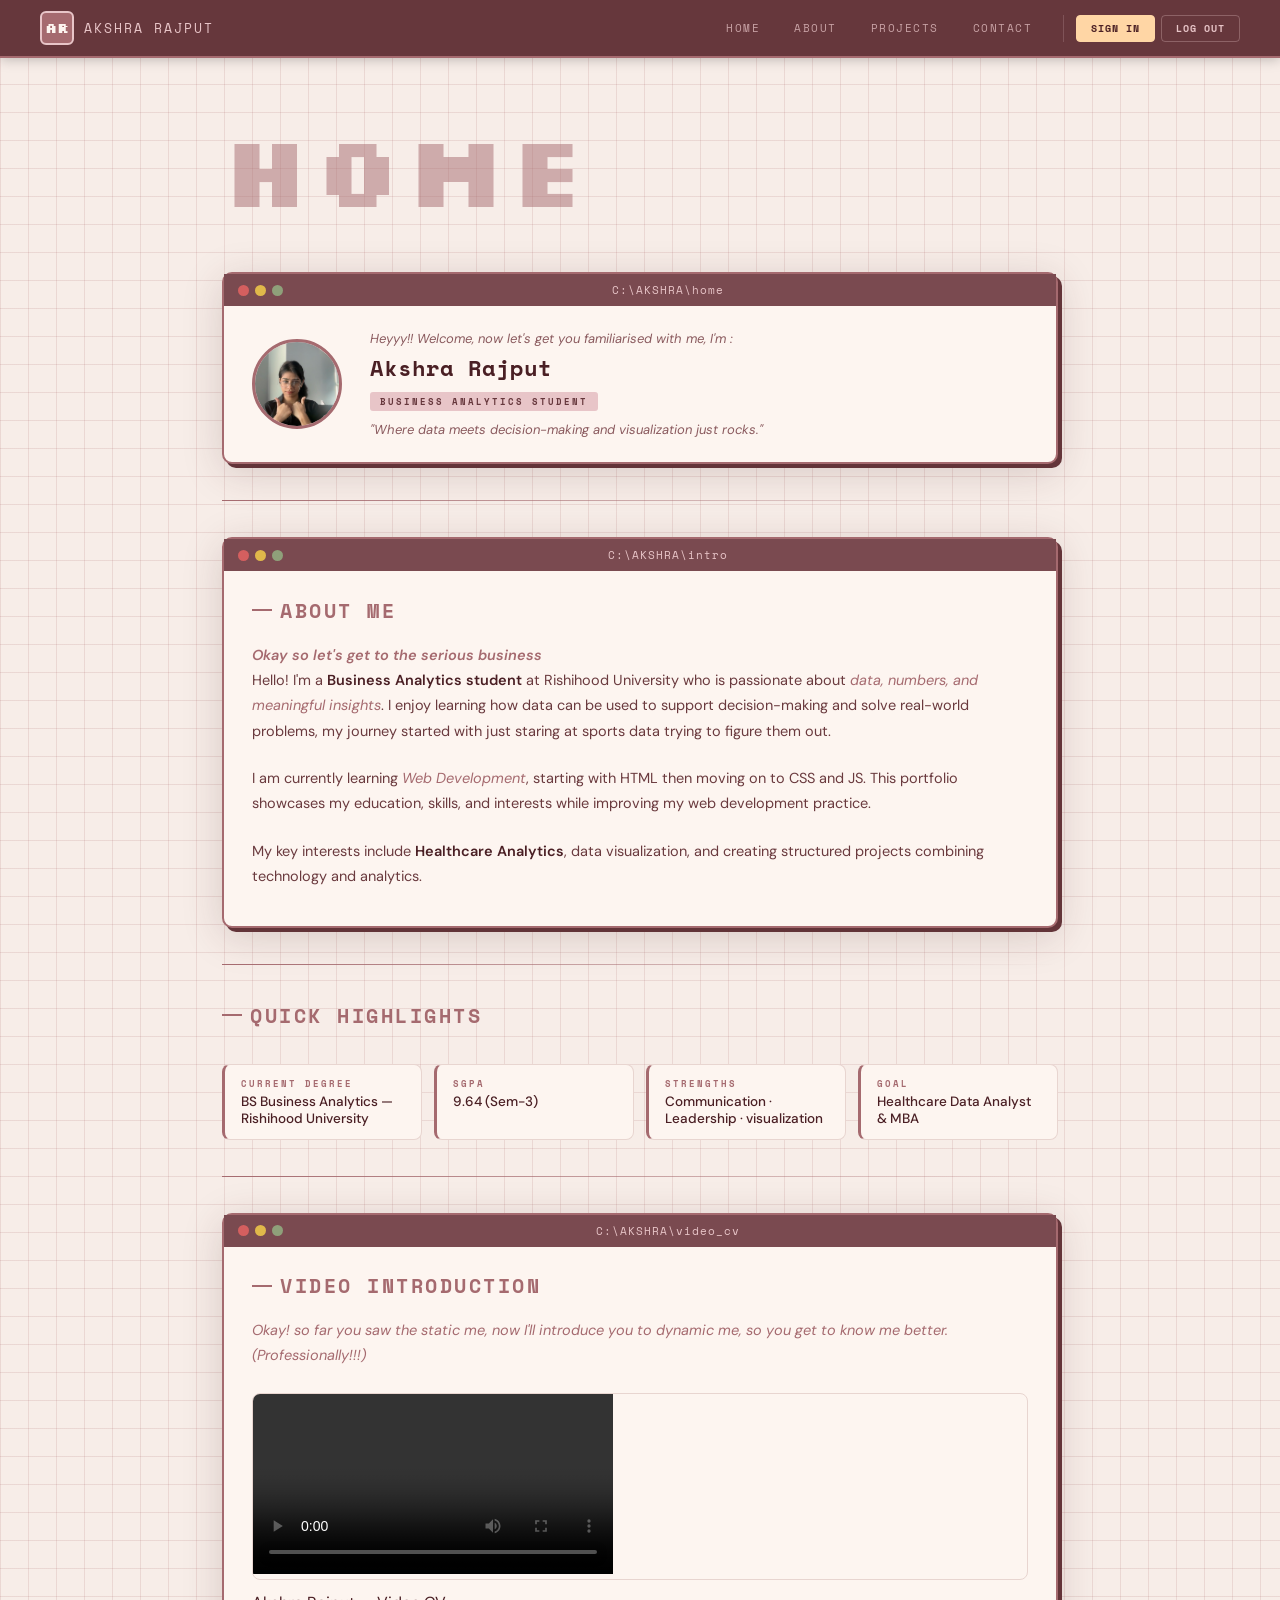
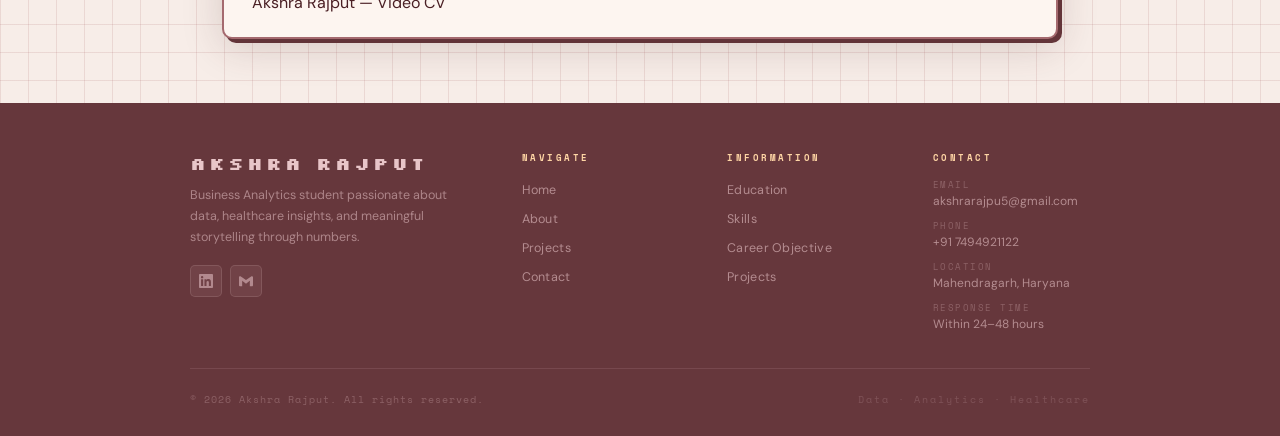
==== commit 66eea6e6: "Updated portfolio" ====
--- a/index.html
+++ b/index.html
@@ -214,5 +214,6 @@
     </div>
   </footer>
 
+<script src="script.js"></script>
 </body>
 </html>
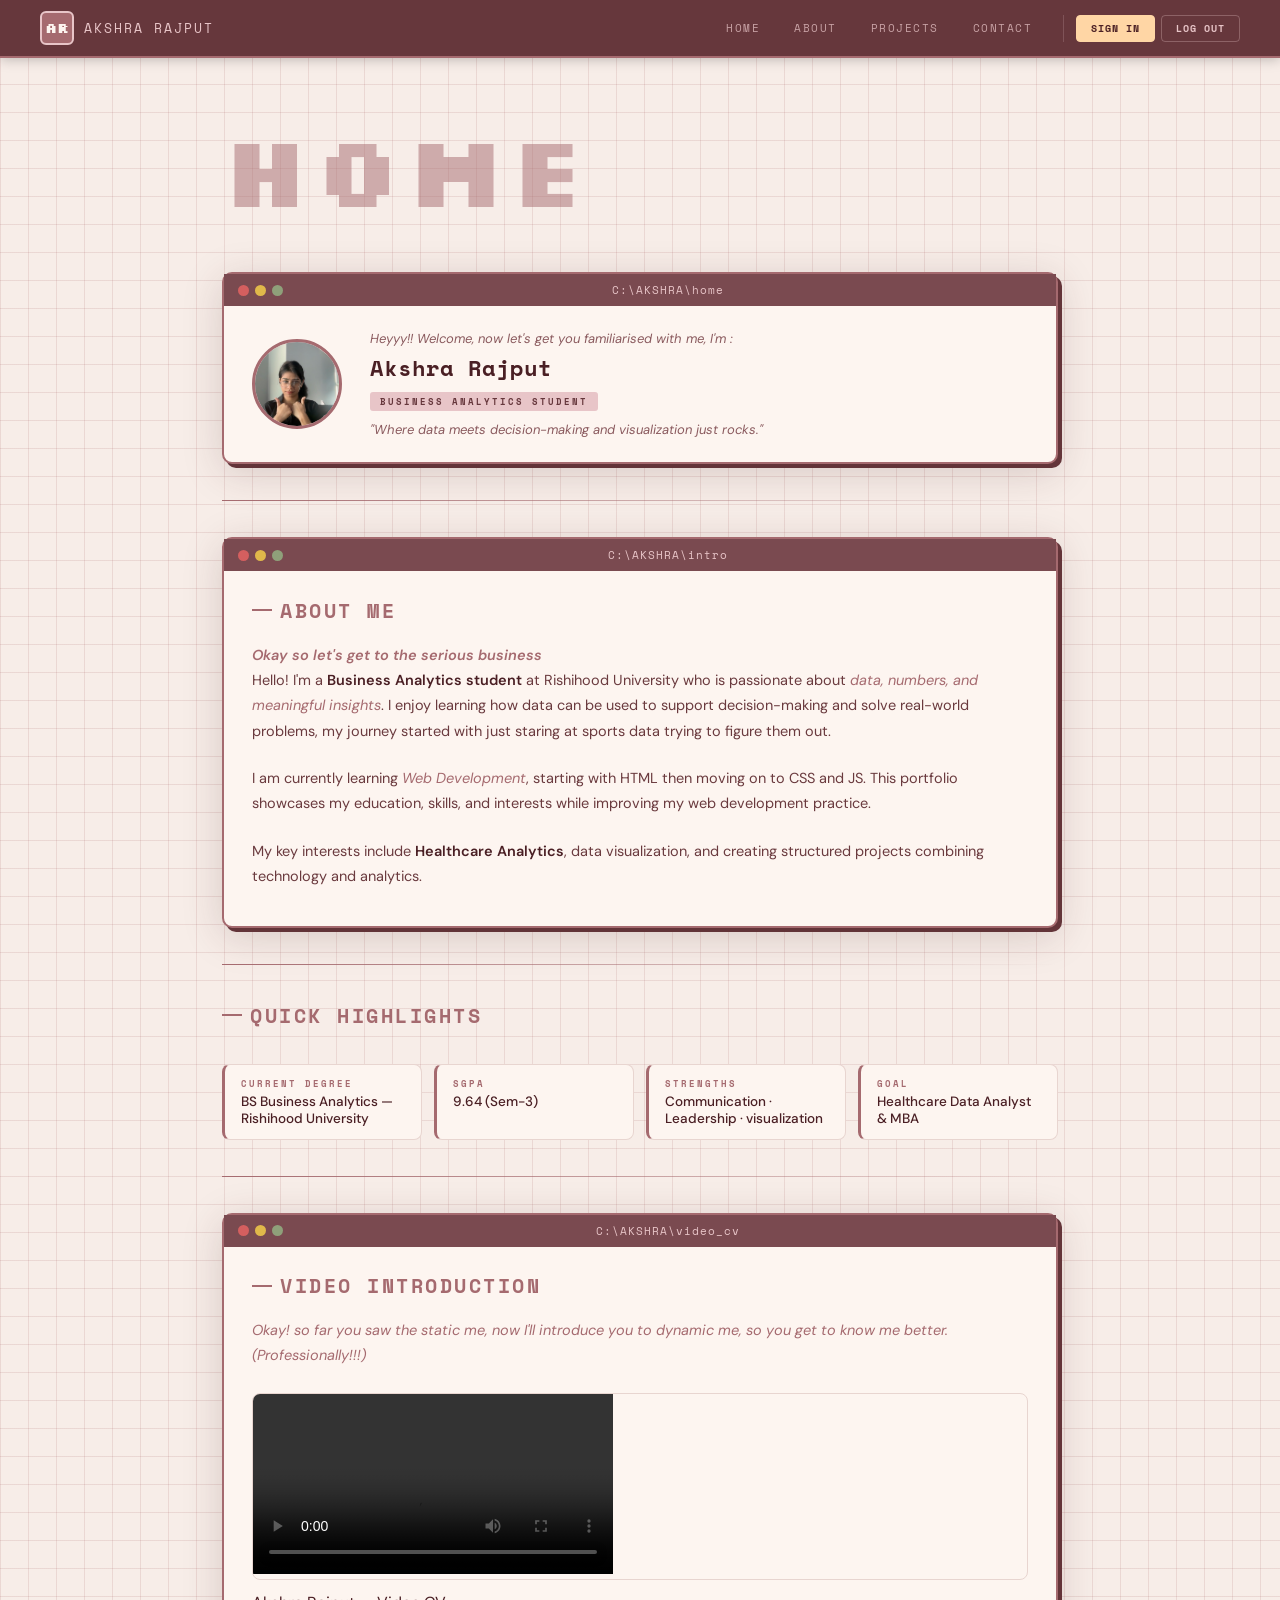
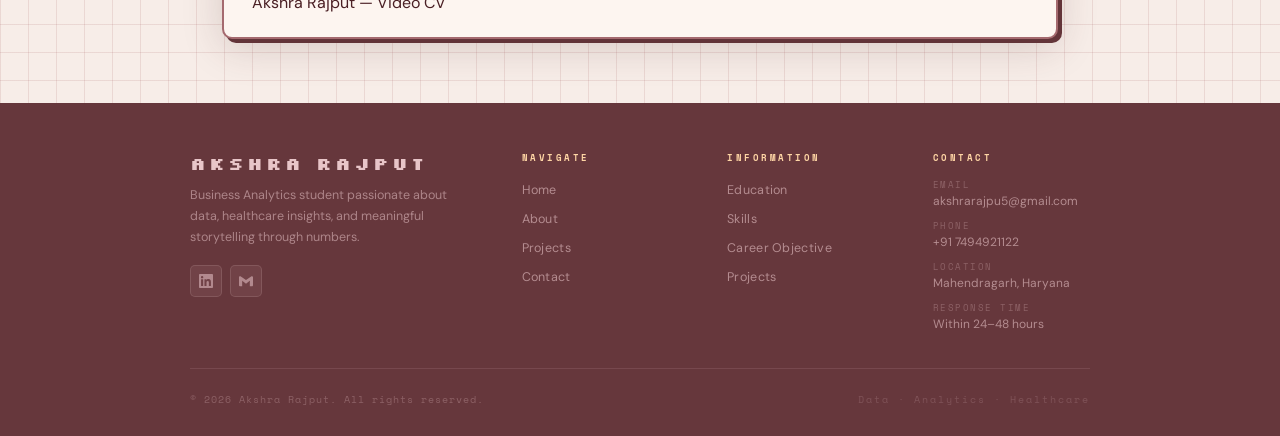
==== commit 481e6a62: "iconsssss" ====
--- a/index.html
+++ b/index.html
@@ -5,6 +5,8 @@
   <meta name="viewport" content="width=device-width, initial-scale=1.0" />
   <title>Akshra Rajput | Home</title>
   <link rel="stylesheet" href="./style.css" />
+  <link rel="icon" href="https://imgs.search.brave.com/QbcaDXHiWRZ3vxyTPPIBFq5Se1q1vHML70OIbzC1Xrc/rs:fit:860:0:0:0/g:ce/aHR0cHM6Ly9jZG4u/aWNvbnNjb3V0LmNv/bS9pY29uL3ByZW1p/dW0vcG5nLTI1Ni10/aHVtYi9pZC1jYXJk/LXN0aWNrZXItaWNv/bi1zdmctZG93bmxv/YWQtcG5nLTg1MDY0/NjEucG5nP2Y9d2Vi/cCZ3PTEyOA" />
+
 </head>
 <body>
 
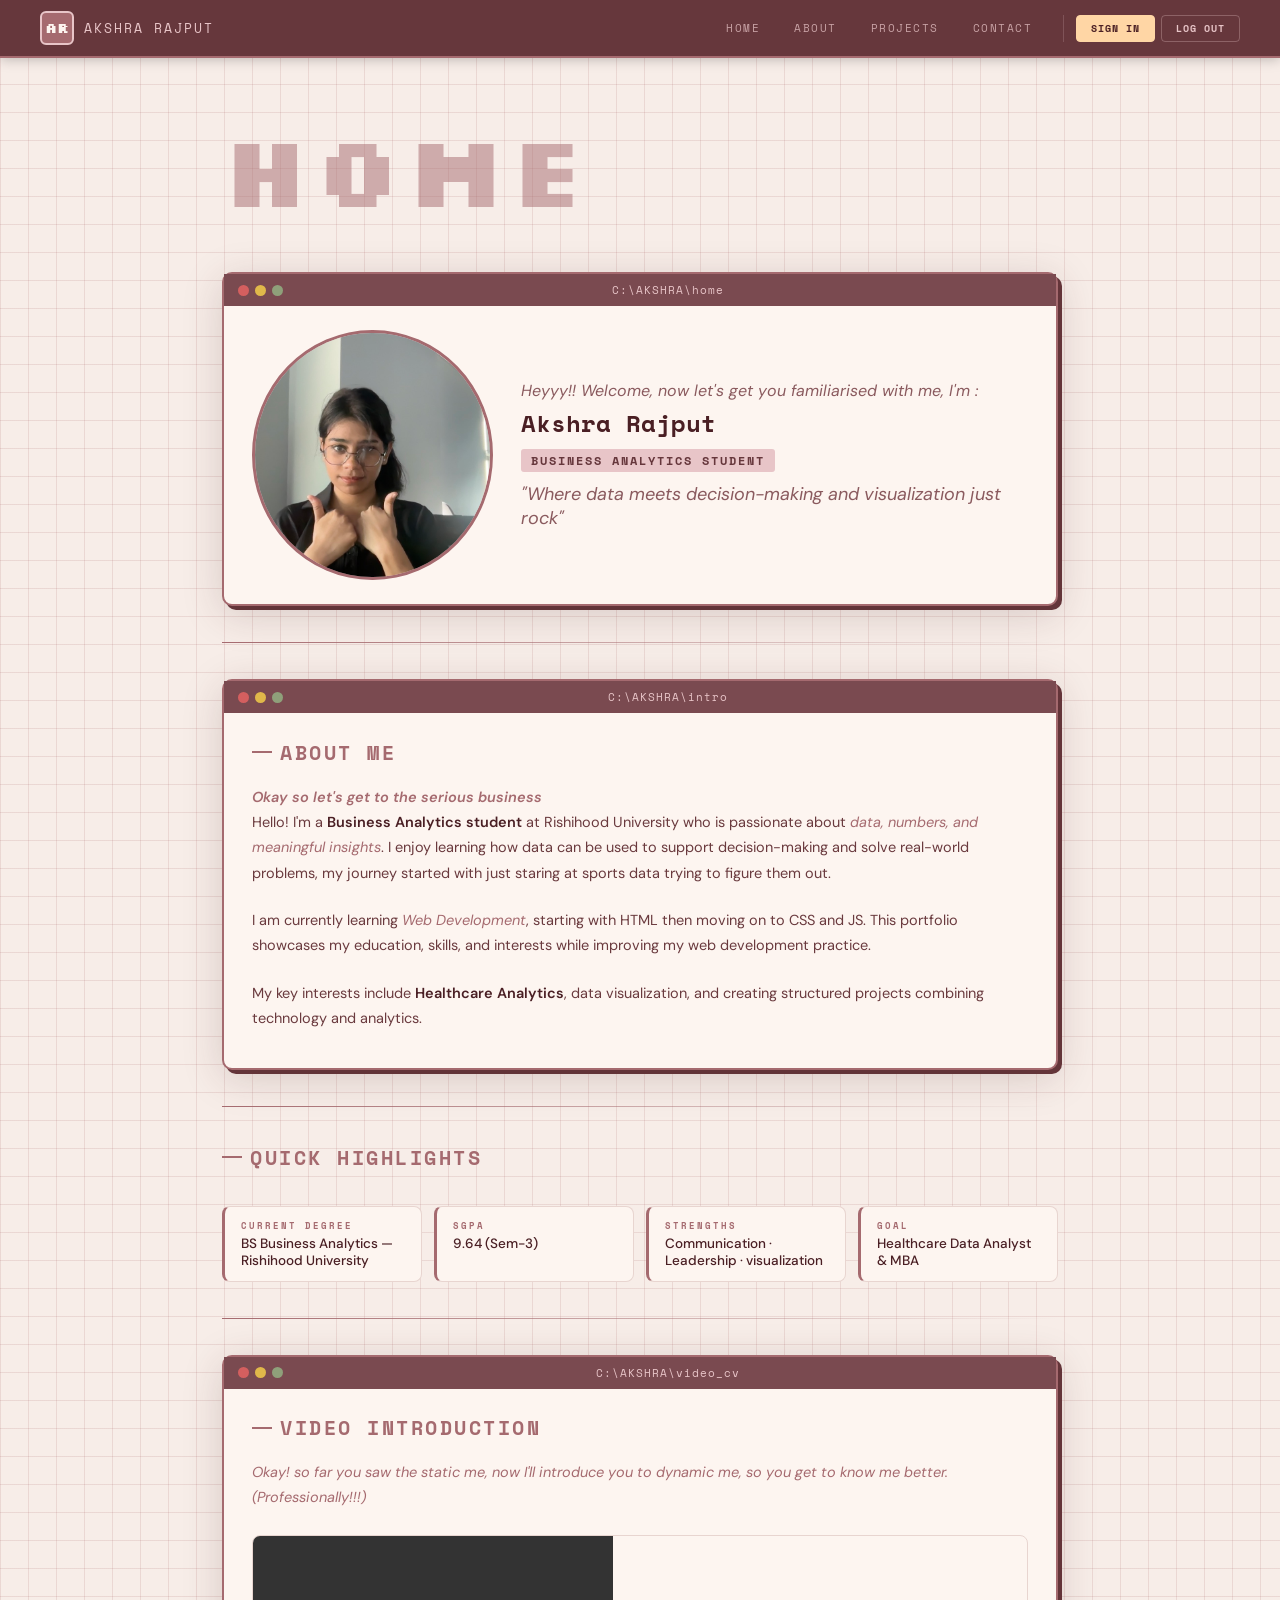
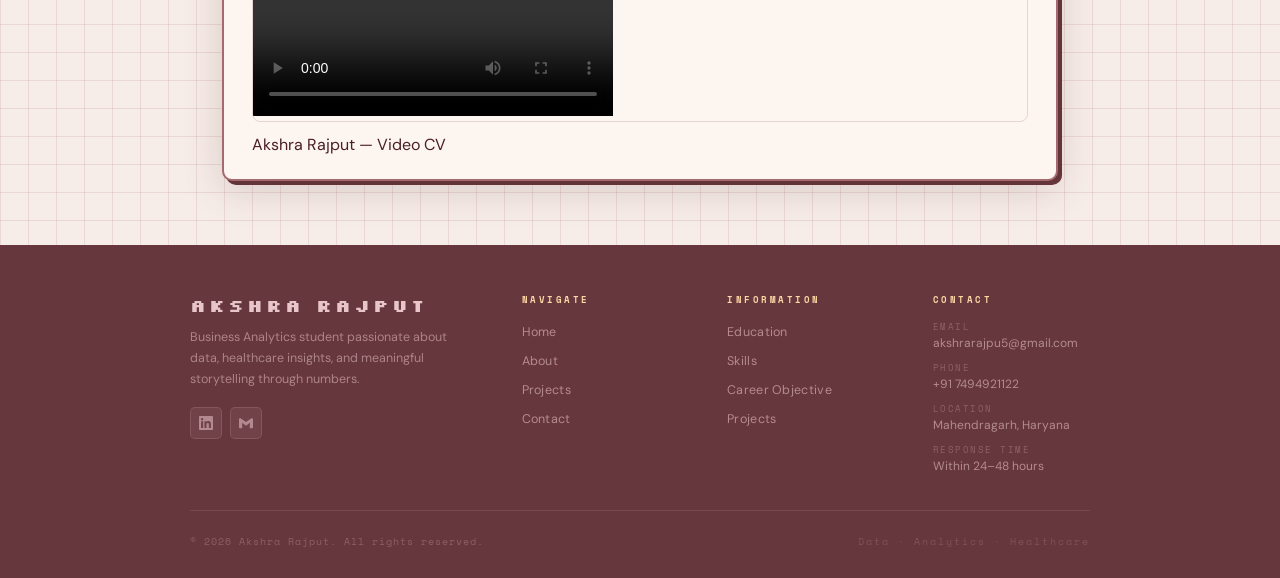
==== commit 709830ab: "I'm done" ====
--- a/index.html
+++ b/index.html
@@ -60,7 +60,7 @@
             <div class="greeting">Heyyy!! Welcome, now let's get you familiarised with me, I'm : </div>
             <div class="name">Akshra Rajput</div>
             <div class="role-tag">Business Analytics Student</div>
-            <div class="intro-quote">"Where data meets decision-making and visualization just rocks."</div>
+            <div class="intro-quote">"Where data meets decision-making and visualization just rock"</div>
           </div>
         </div>
       </div>
--- a/style.css
+++ b/style.css
@@ -257,9 +257,8 @@
 }
 
 .intro-avatar {
-  flex-shrink: 0;
-  width: 90px;
-  height: 90px;
+  width: 250px;
+  height: 250px;
   border-radius: 50%;
   background: #e8c5c8;
   border: 3px solid #A56A6F;
@@ -282,23 +281,22 @@
 }
 
 .greeting {
-  font-size: 13px;
+  font-size: 16px;
   color: #8a5a5e;
   font-style: italic;
 }
 
 .name {
   font-family: 'Space Mono', monospace;
-  font-size: 22px;
-  font-weight: 700;
-  color: #4A1F24;
-  letter-spacing: 1px;
+  font-size: 24px;
+  font-weight: 700;
+  color: #4A1F24;
 }
 
 .role-tag {
   display: inline-block;
   font-family: 'Space Mono', monospace;
-  font-size: 9px;
+  font-size: 12px;
   font-weight: 700;
   letter-spacing: 2px;
   text-transform: uppercase;
@@ -311,7 +309,7 @@
 }
 
 .intro-quote {
-  font-size: 13px;
+  font-size: 18px;
   color: #8a5a5e;
   font-style: italic;
   margin-top: 6px;
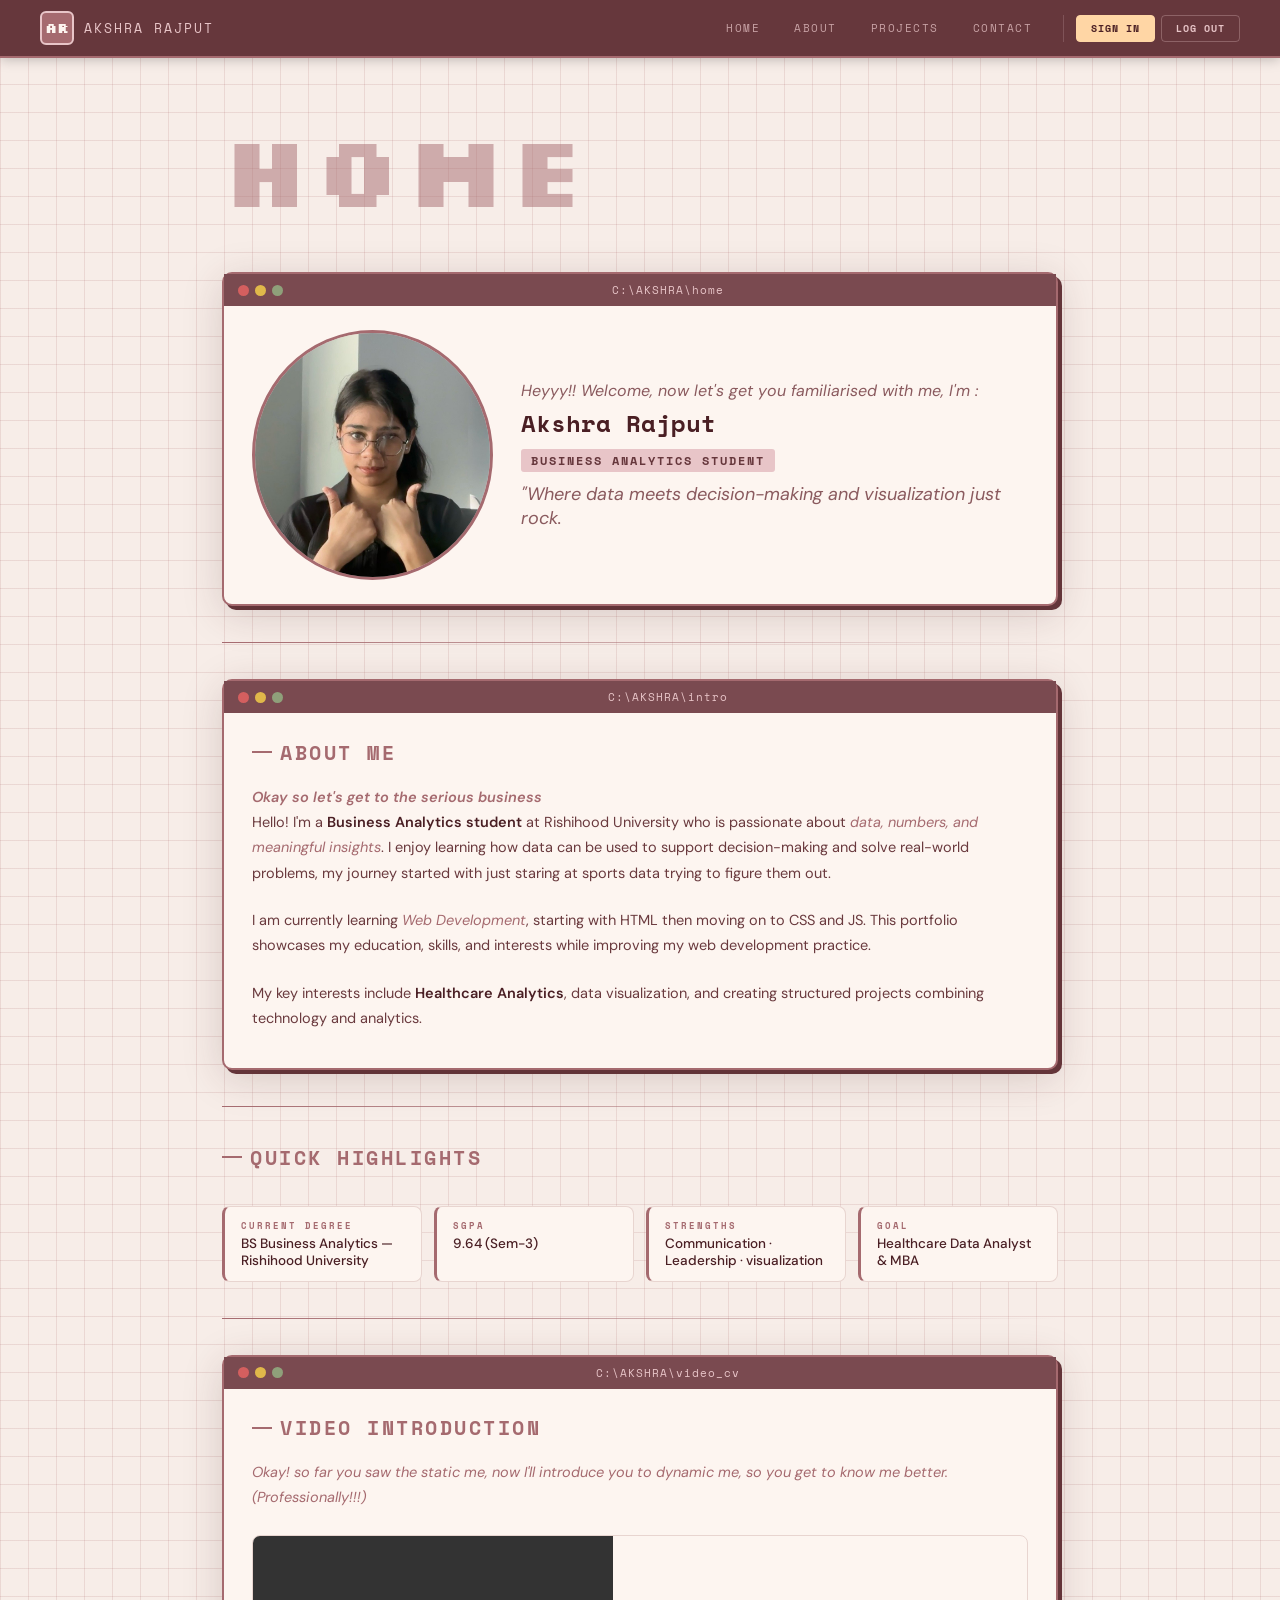
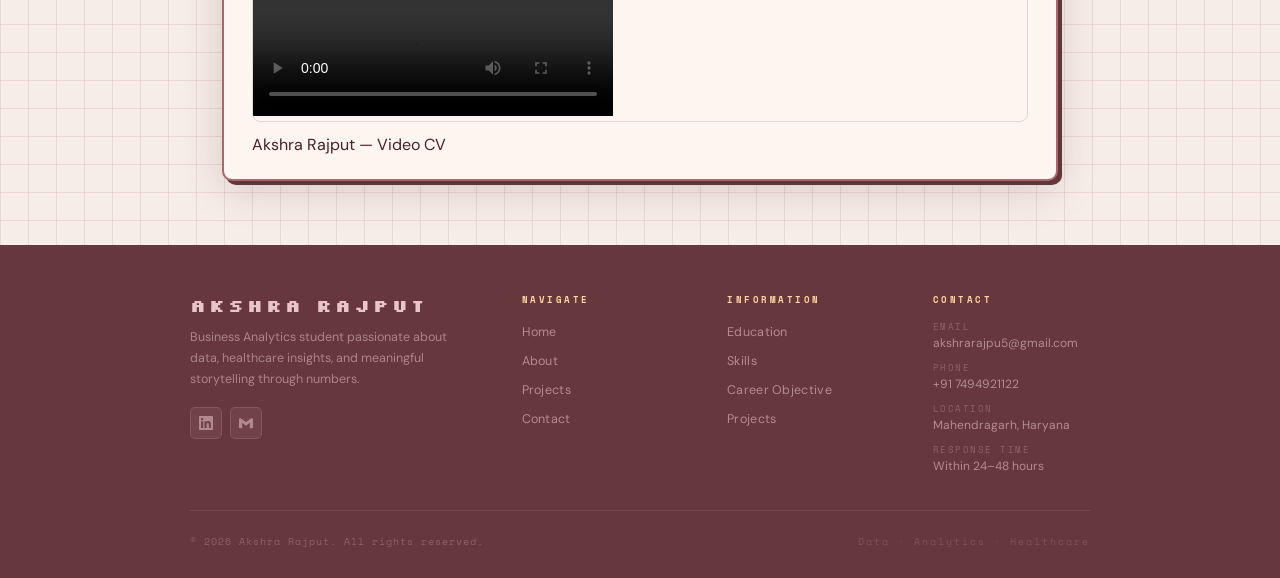
==== commit 35031963: "image changed" ====
--- a/index.html
+++ b/index.html
@@ -54,13 +54,13 @@
       <div class="first_box_body">
         <div class="intro-card">
           <div class="intro-avatar">
-            <img src="./image.jpeg" alt="Akshra Rajput" />
+            <img src="./image.jpg" alt="Akshra Rajput" />
           </div>
           <div class="intro-text">
             <div class="greeting">Heyyy!! Welcome, now let's get you familiarised with me, I'm : </div>
             <div class="name">Akshra Rajput</div>
             <div class="role-tag">Business Analytics Student</div>
-            <div class="intro-quote">"Where data meets decision-making and visualization just rock"</div>
+            <div class="intro-quote">"Where data meets decision-making and visualization just rock.</div>
           </div>
         </div>
       </div>
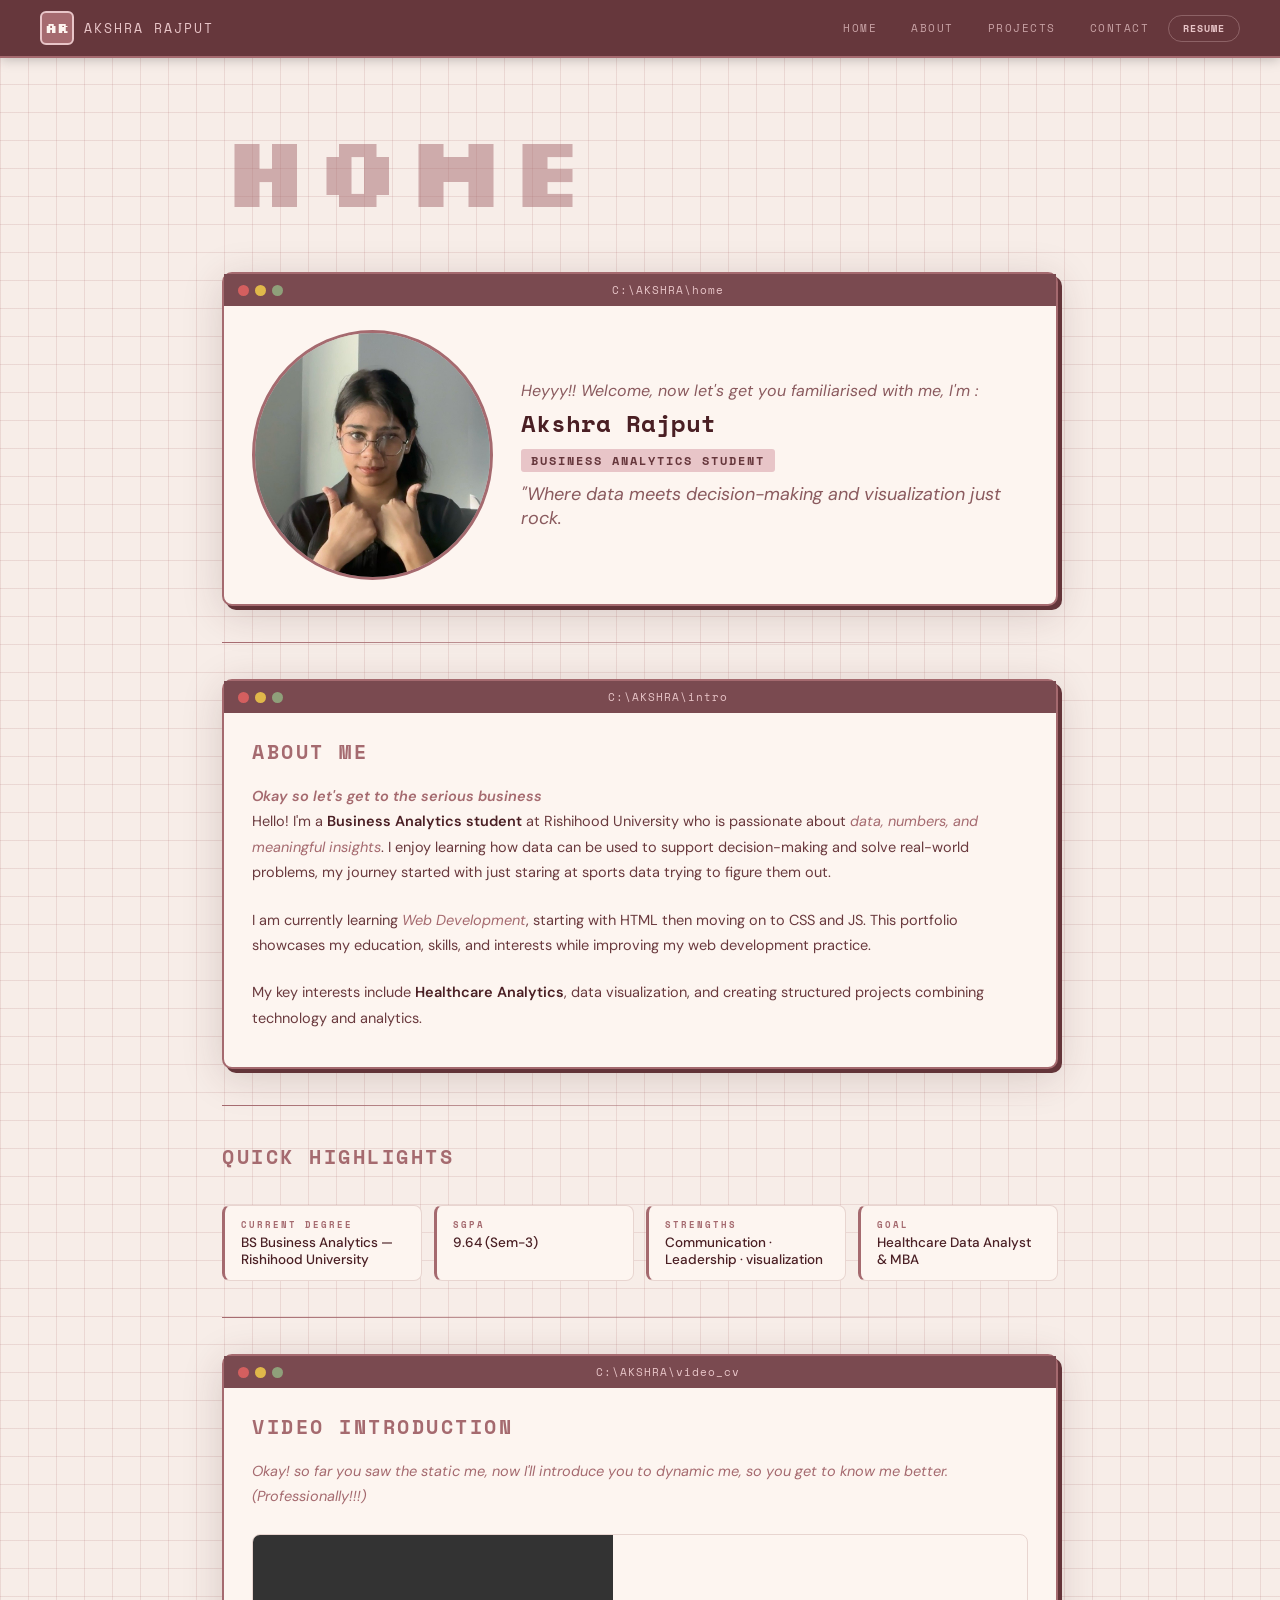
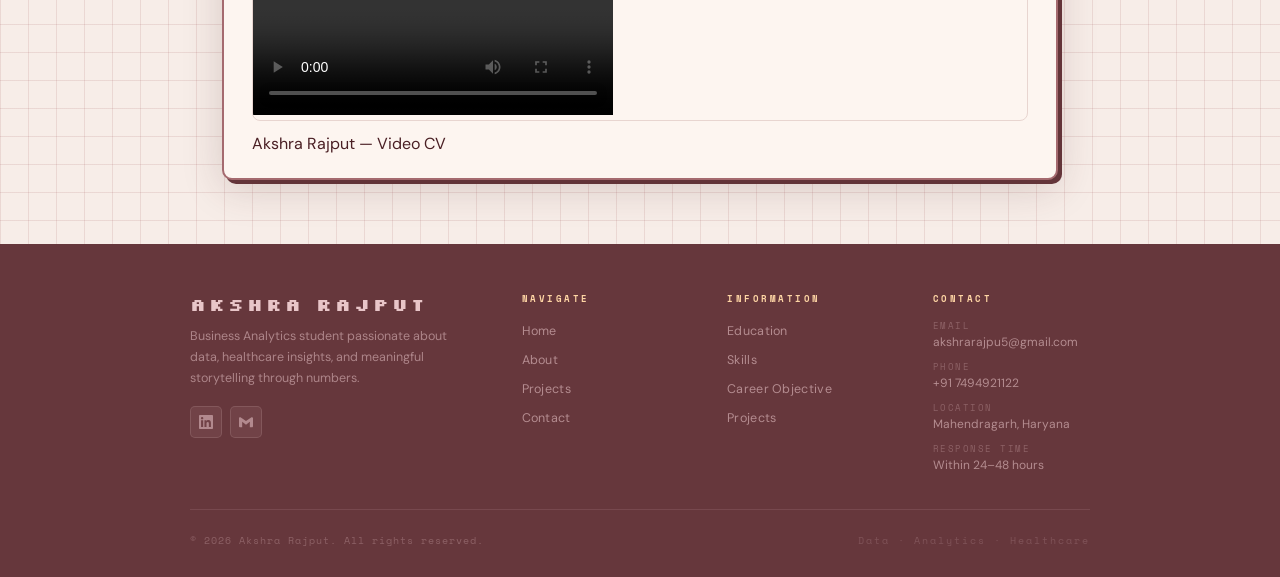
==== commit 0350bf32: "no changes now" ====
--- a/index.html
+++ b/index.html
@@ -24,10 +24,7 @@
       <a href="./about.html">About</a>
       <a href="./projects.html">Projects</a>
       <a href="./contact.html">Contact</a>
-      <div class="nav-buttons">
-        <button type="button">Sign In</button>
-        <button type="button">Log Out</button>
-      </div>
+      <button class="resume_btn" id="resume_btn">RESUME</button>
     </nav>
   </header>
 
--- a/style.css
+++ b/style.css
@@ -37,6 +37,11 @@
   justify-content: space-between;
   height: 56px;
   box-shadow: 0 2px 0 #A56A6F, 0 3px 12px rgba(0,0,0,0.25);
+}
+
+.resume_btn {
+  border: 2px solid white;
+  border-radius: 20px;
 }
 
 /* ── Logo ── */
@@ -191,7 +196,6 @@
 }
 
 .label::before {
-  content: '';
   width: 20px;
   height: 2px;
   background: #A56A6F;
@@ -435,8 +439,6 @@
   vertical-align: top;
   line-height: 1.5;
 }
-
-table tr:last-child td { border-bottom: none; }
 
 table tr:hover td {
   background: rgba(165, 106, 111, 0.05);
@@ -701,8 +703,6 @@
   border: 1px solid #e8d5d0;
   border-radius: 5px;
   color: #4A1F24;
-  resize: vertical;
-  transition: border-color 0.15s, box-shadow 0.15s;
 }
 
 input[type="text"]:focus,
@@ -732,7 +732,6 @@
   border: 2px solid #66373C;
   border-radius: 5px;
   cursor: pointer;
-  transition: background 0.15s, border-color 0.15s;
   margin-top: 8px;
 }
 
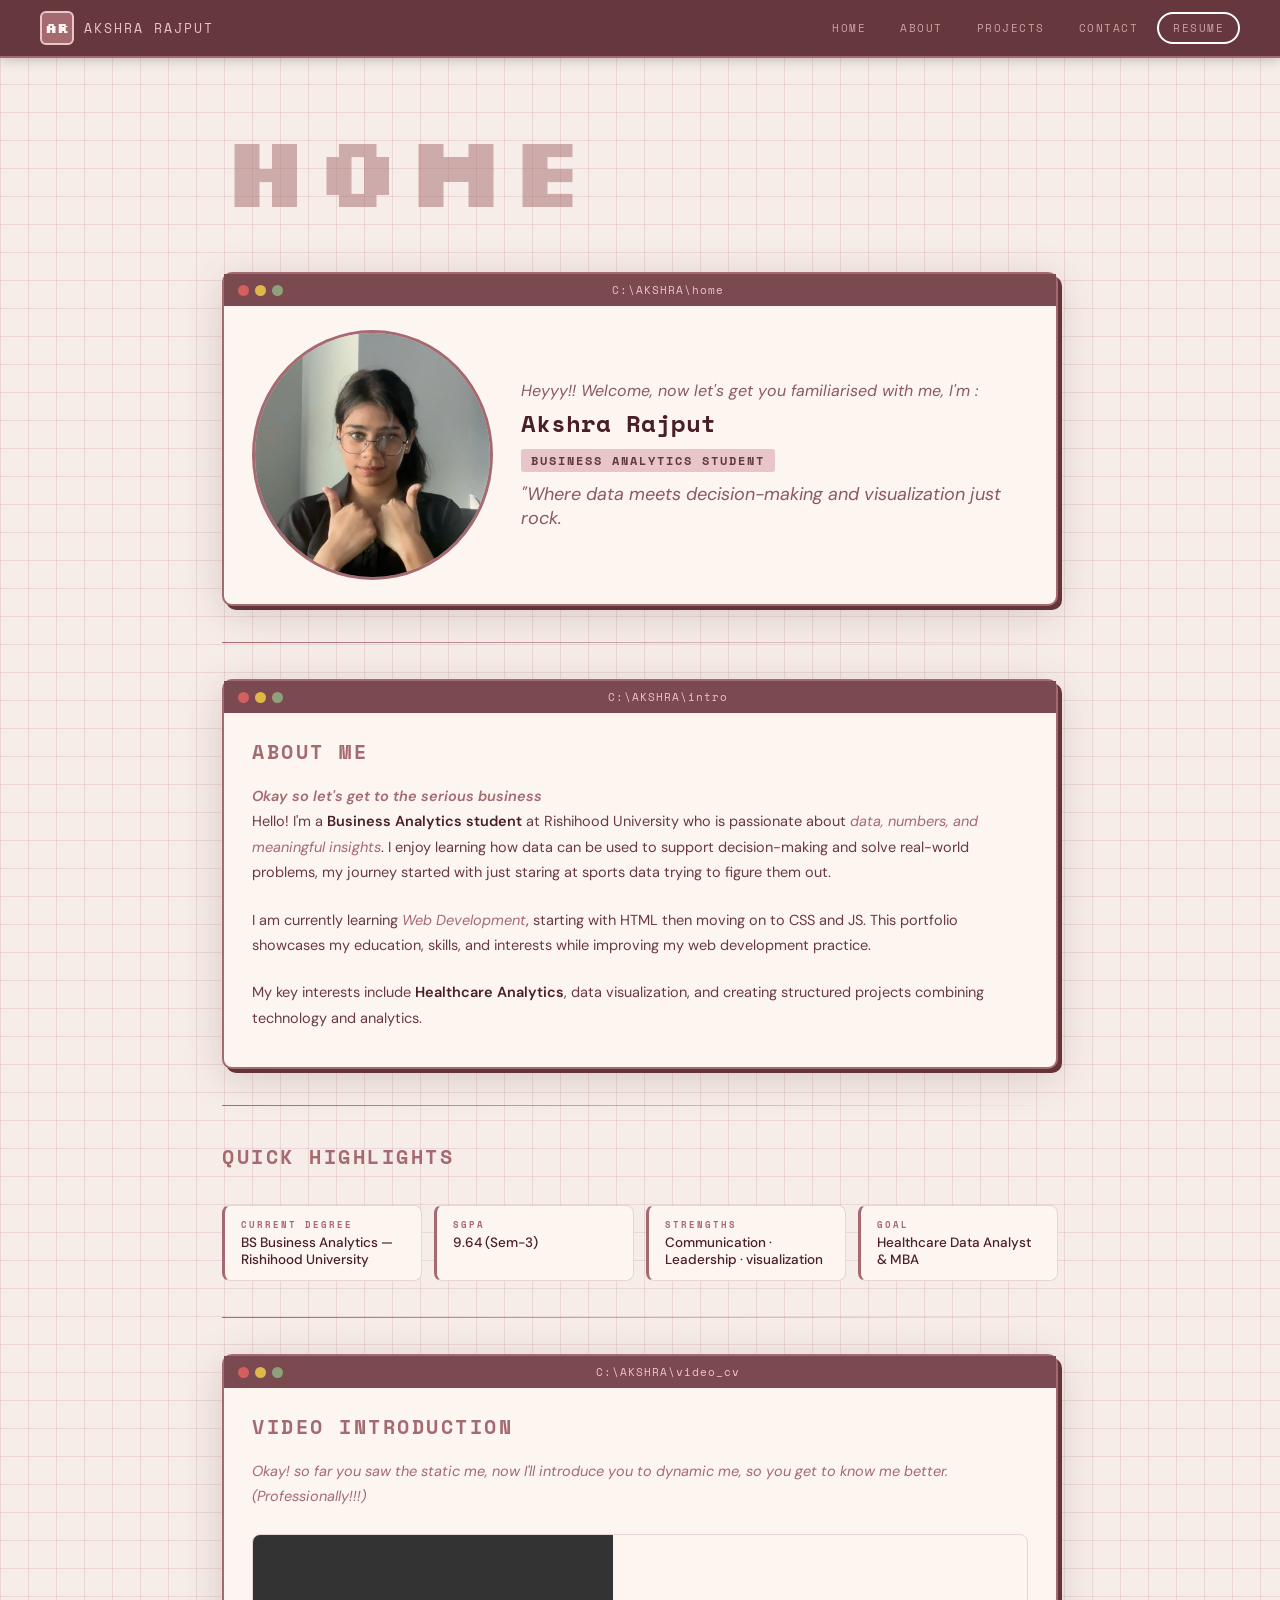
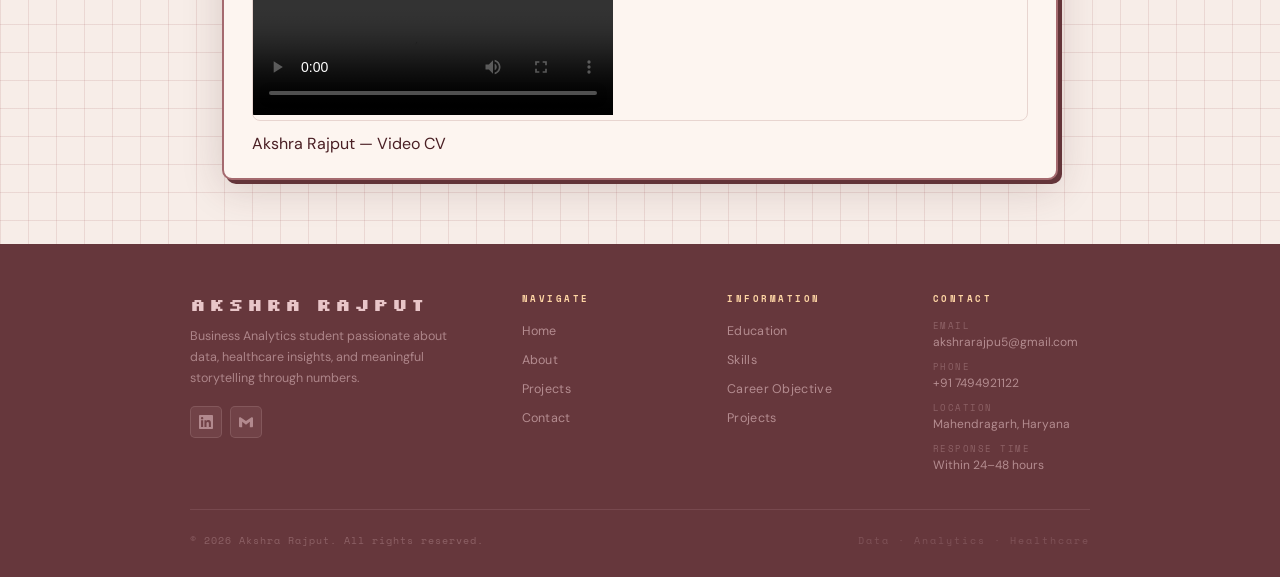
==== commit 0f75fb5c: "final try" ====
--- a/index.html
+++ b/index.html
@@ -24,7 +24,7 @@
       <a href="./about.html">About</a>
       <a href="./projects.html">Projects</a>
       <a href="./contact.html">Contact</a>
-      <button class="resume_btn" id="resume_btn">RESUME</button>
+      <a href="Akshra_Rajput_Resume.pdf" download class="resume_btn">RESUME</a>
     </nav>
   </header>
 
